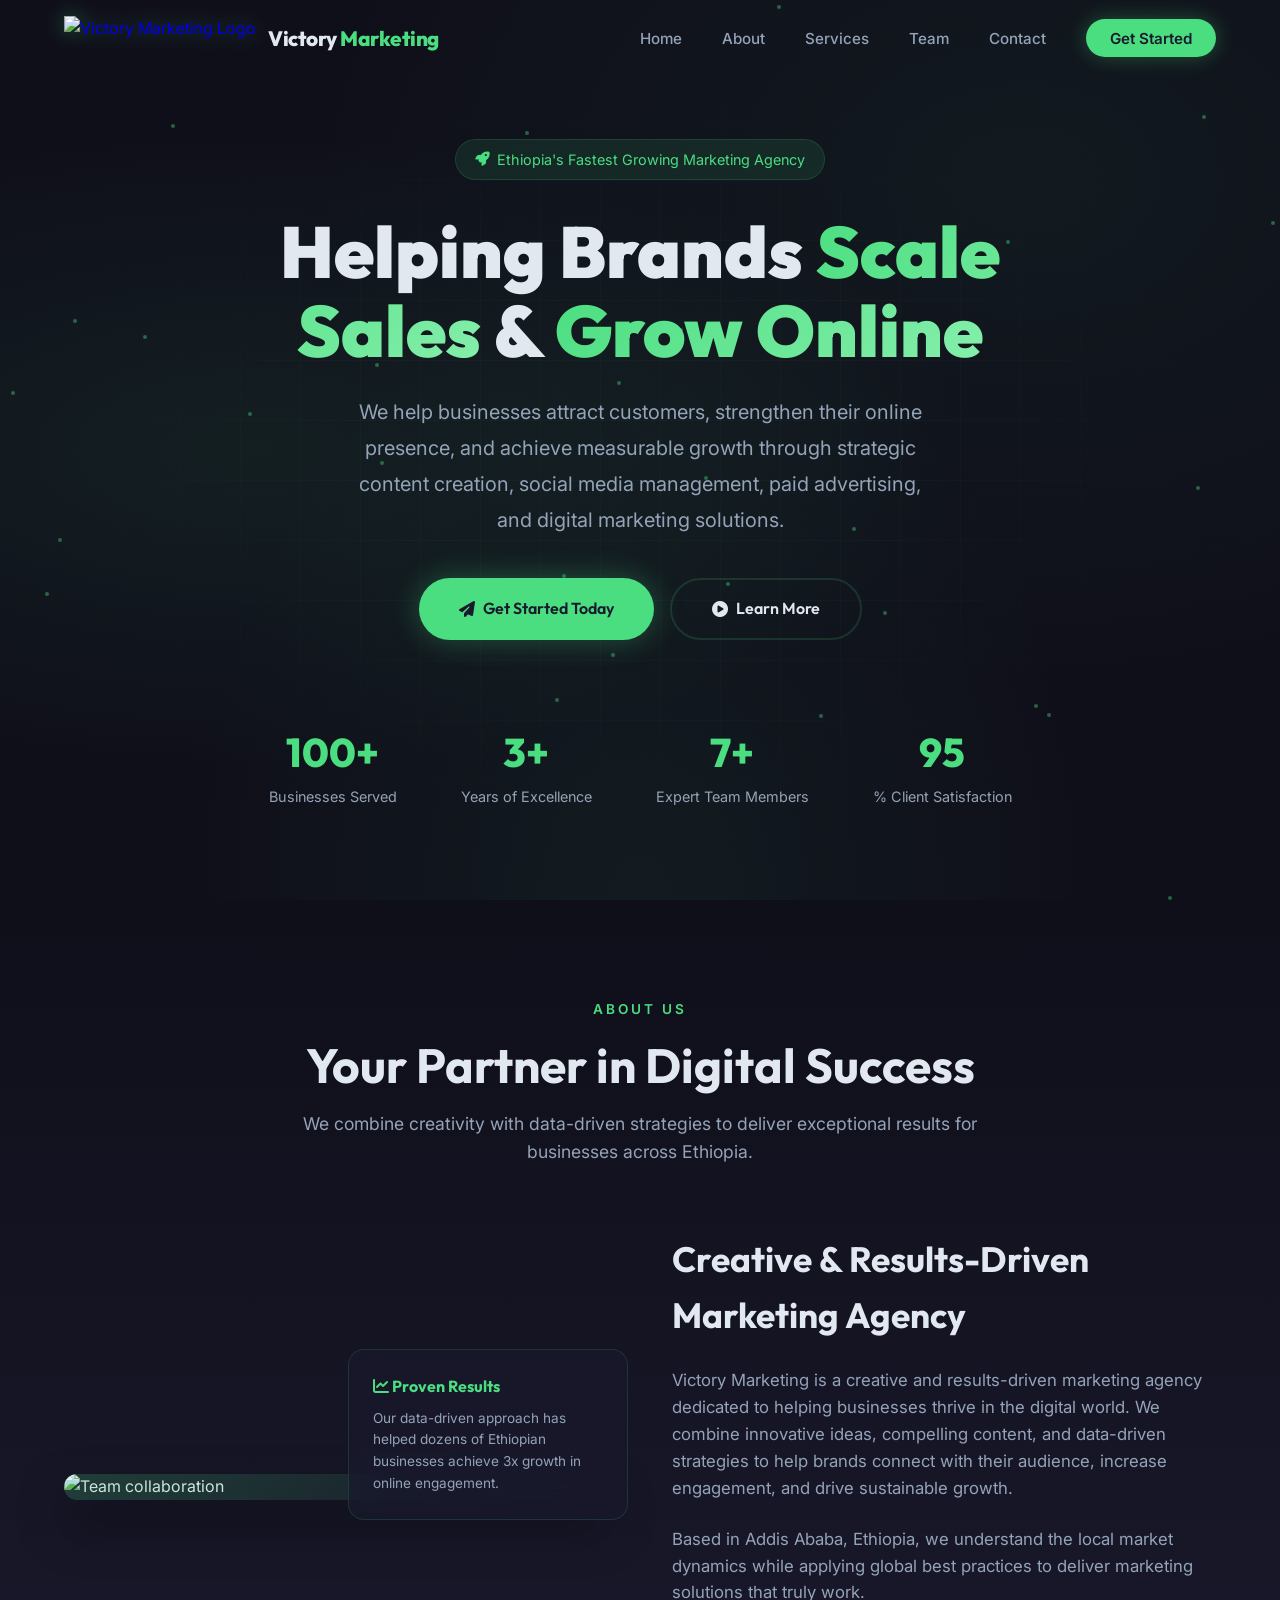
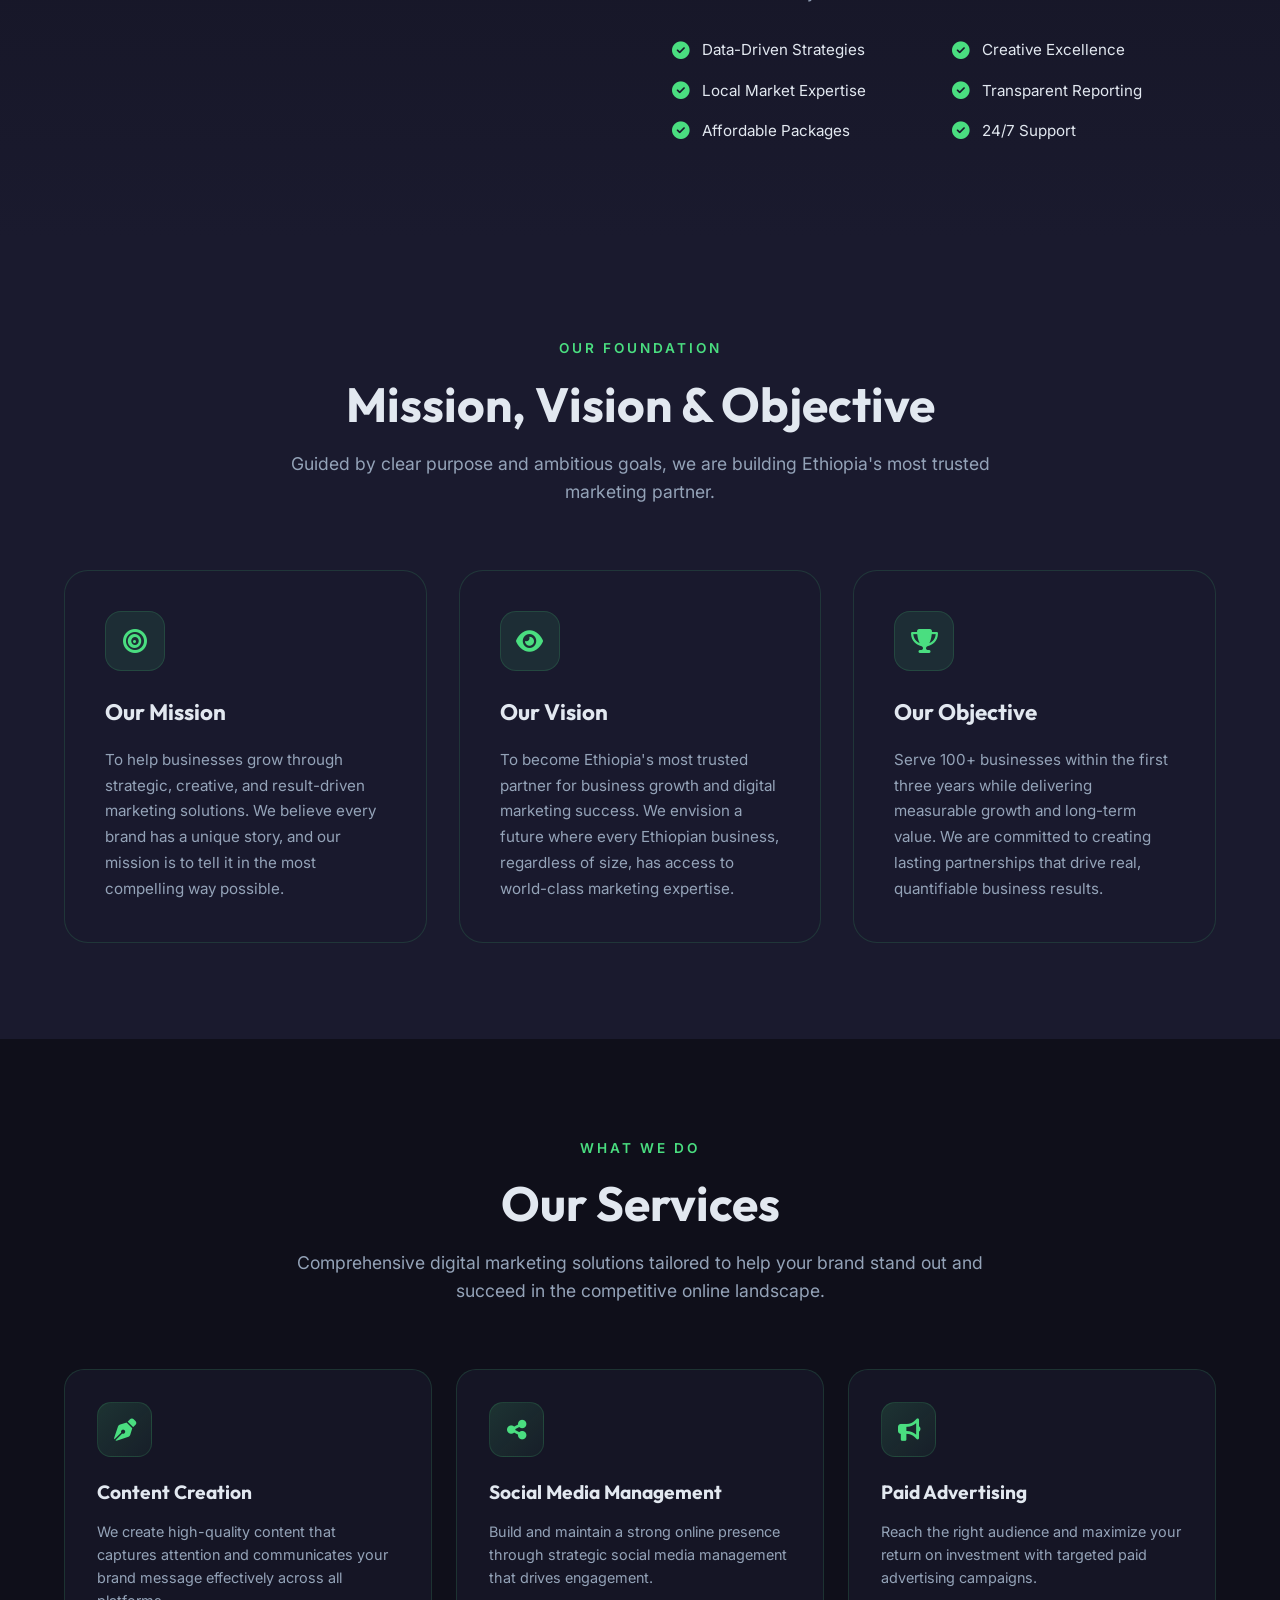
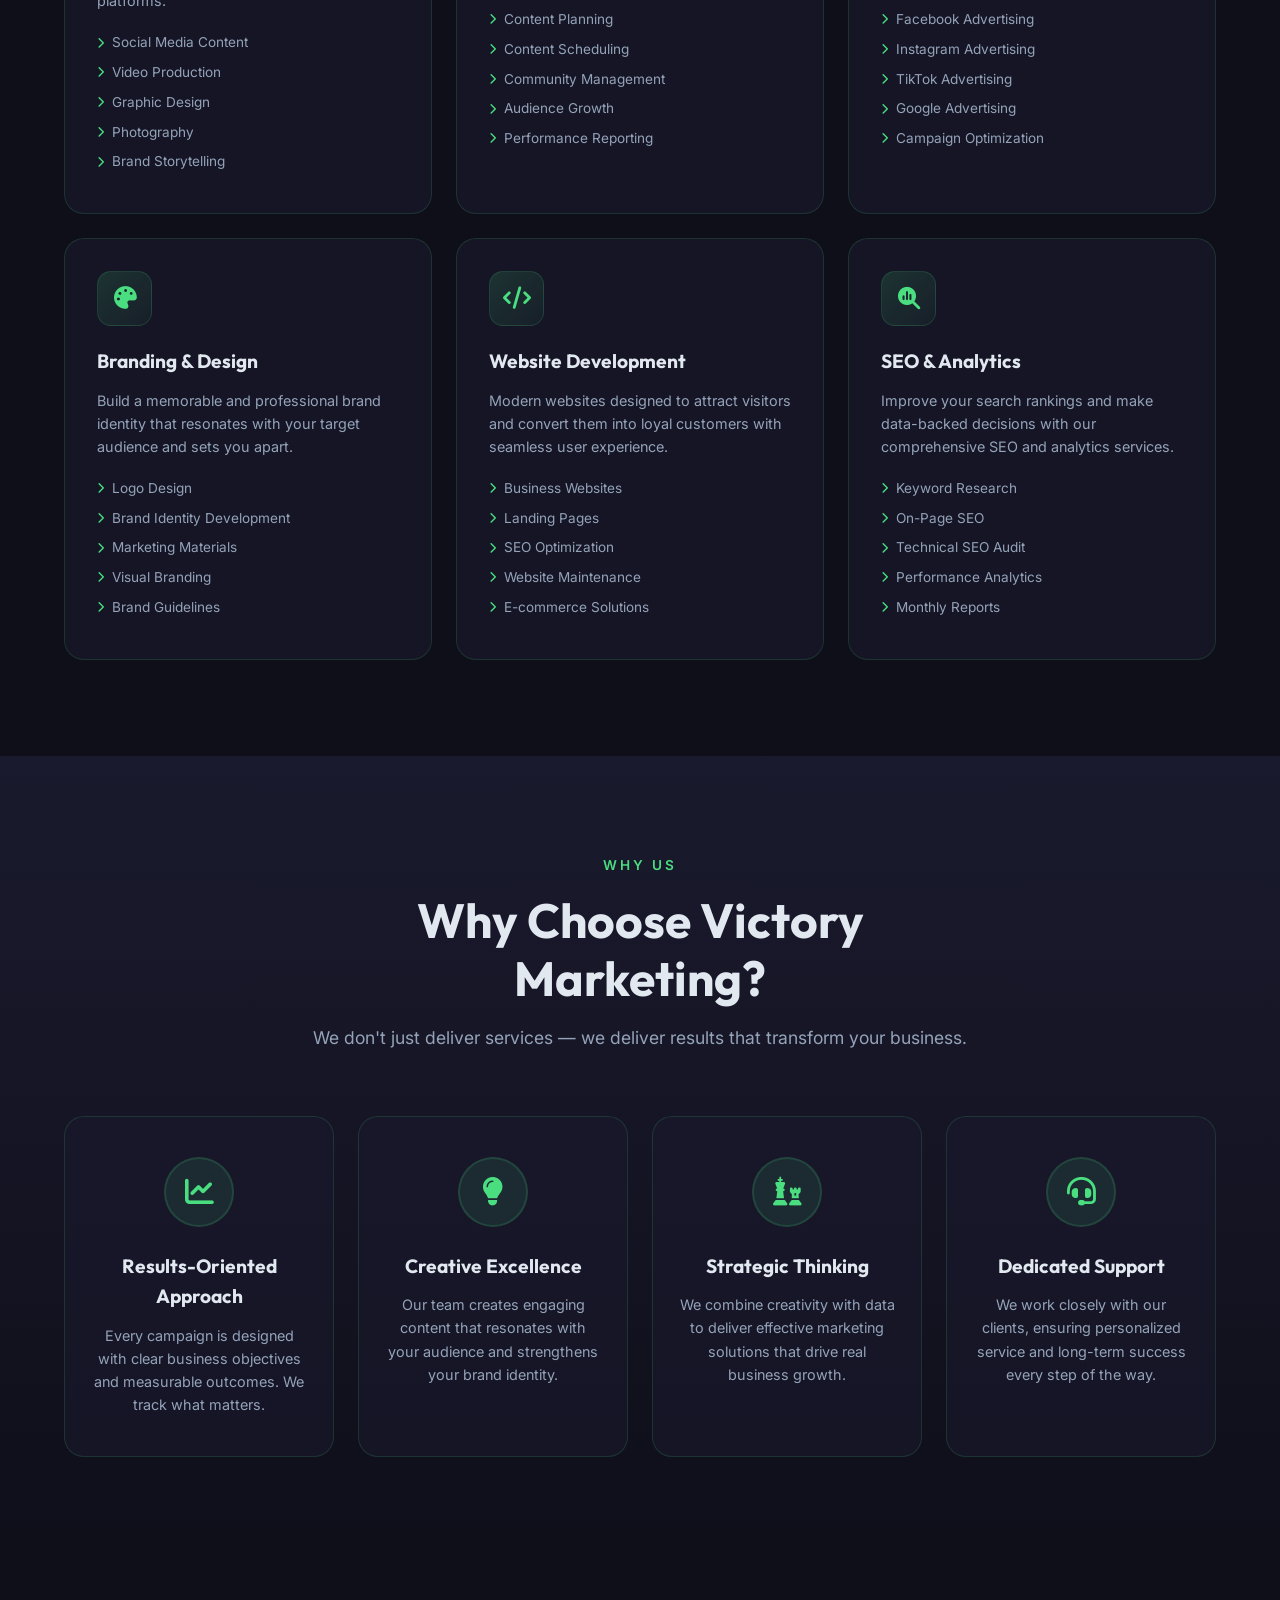
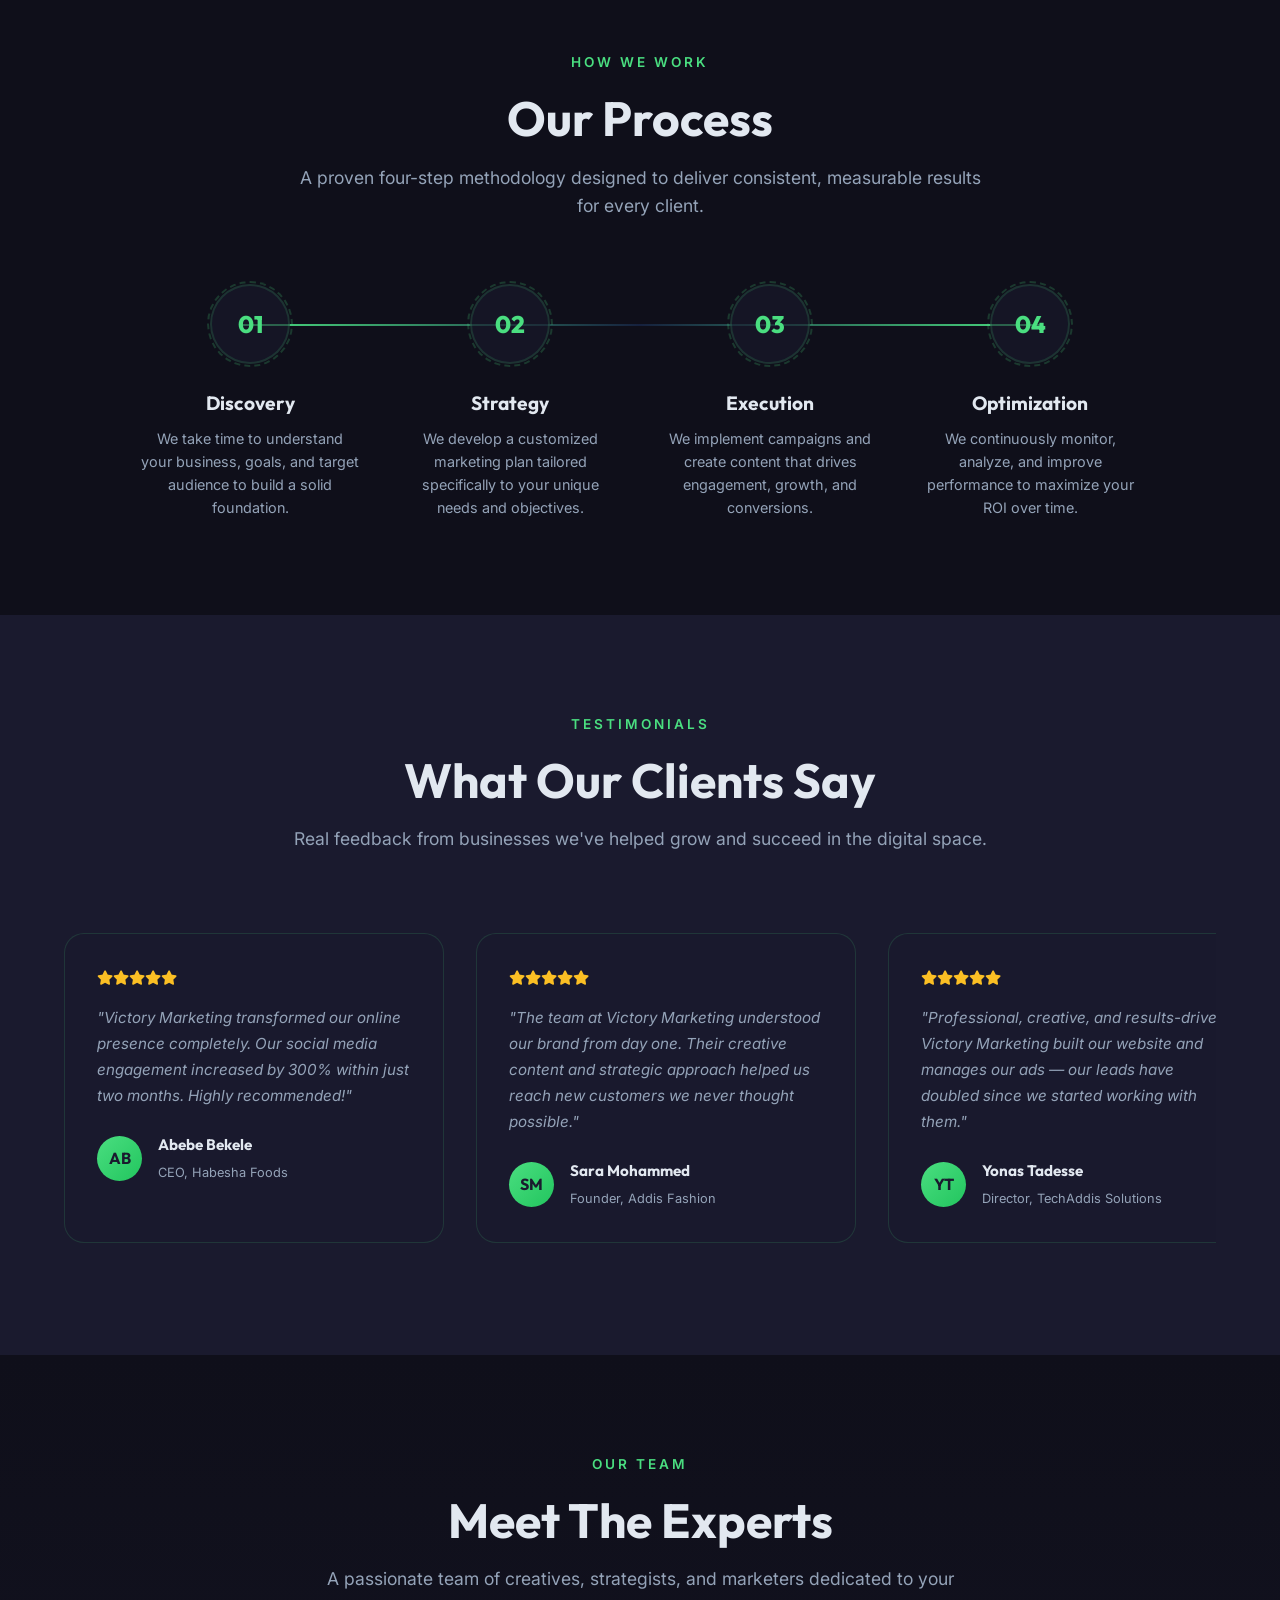
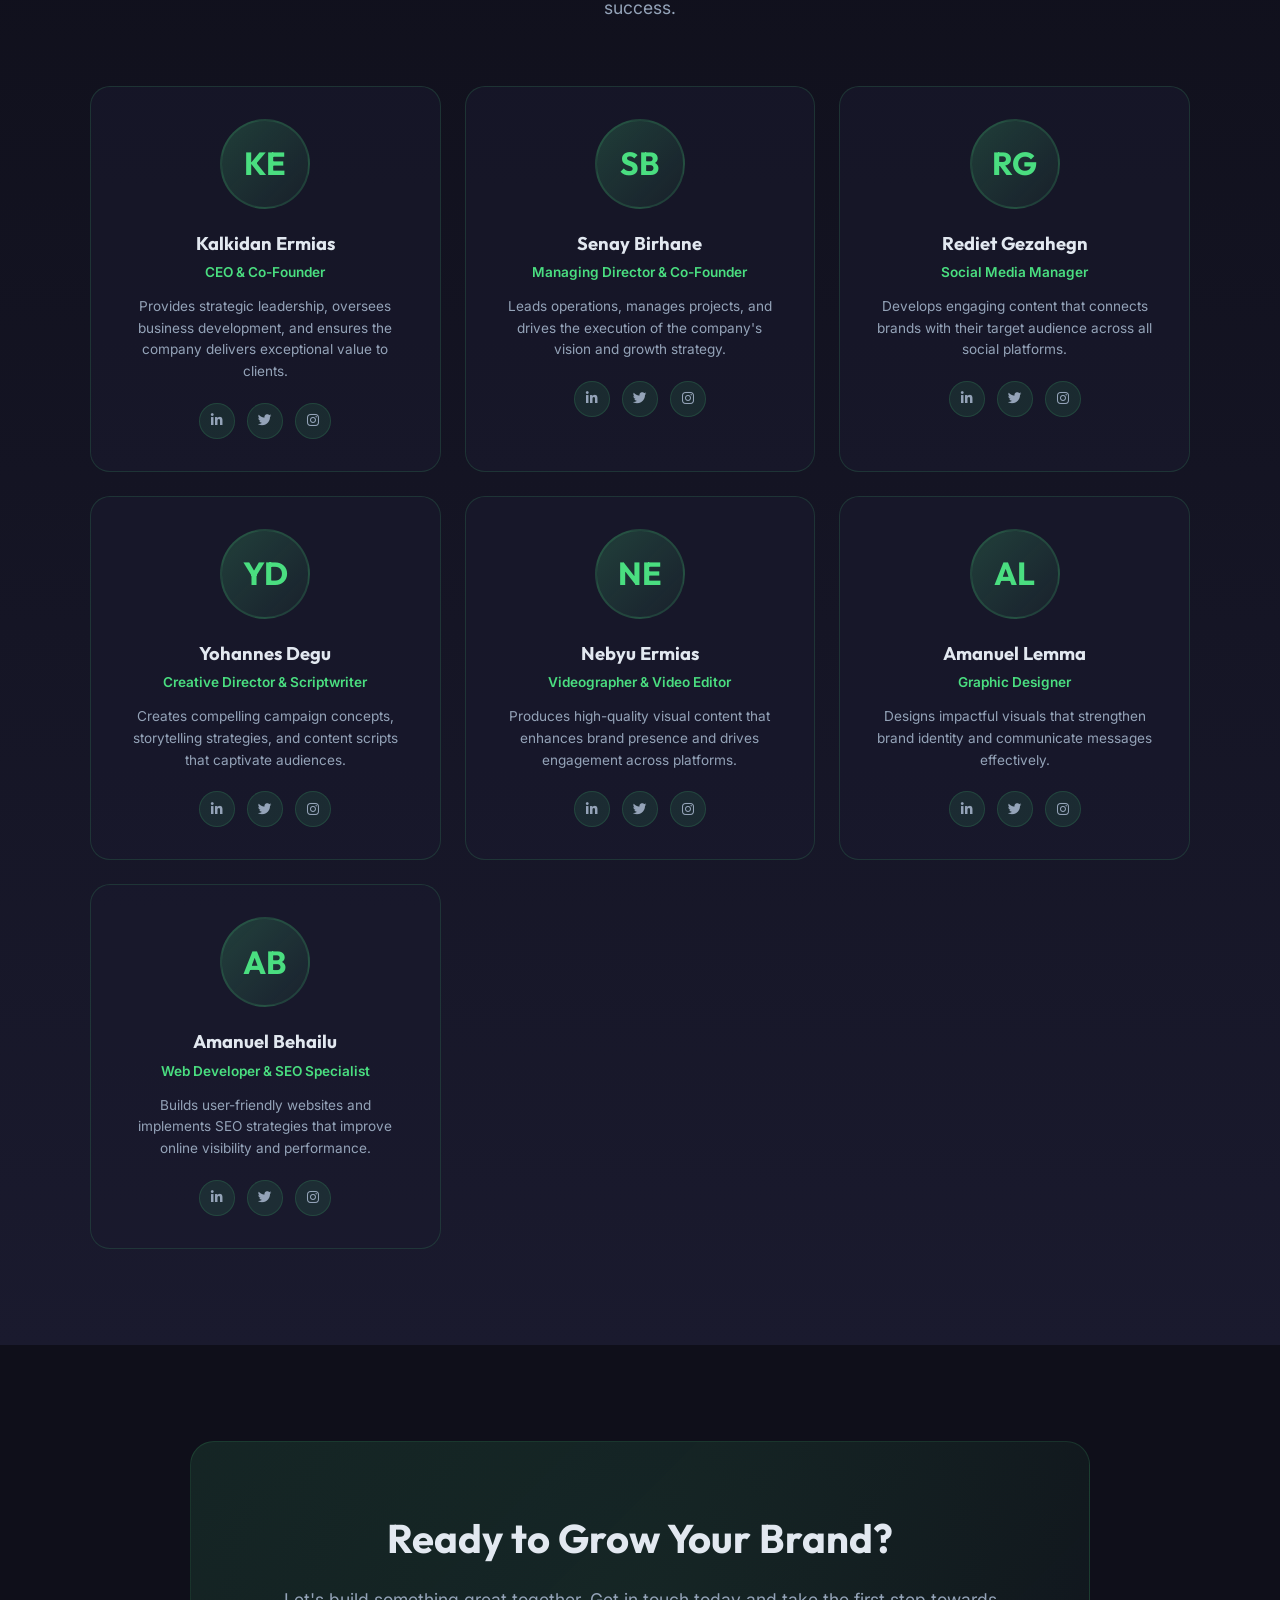
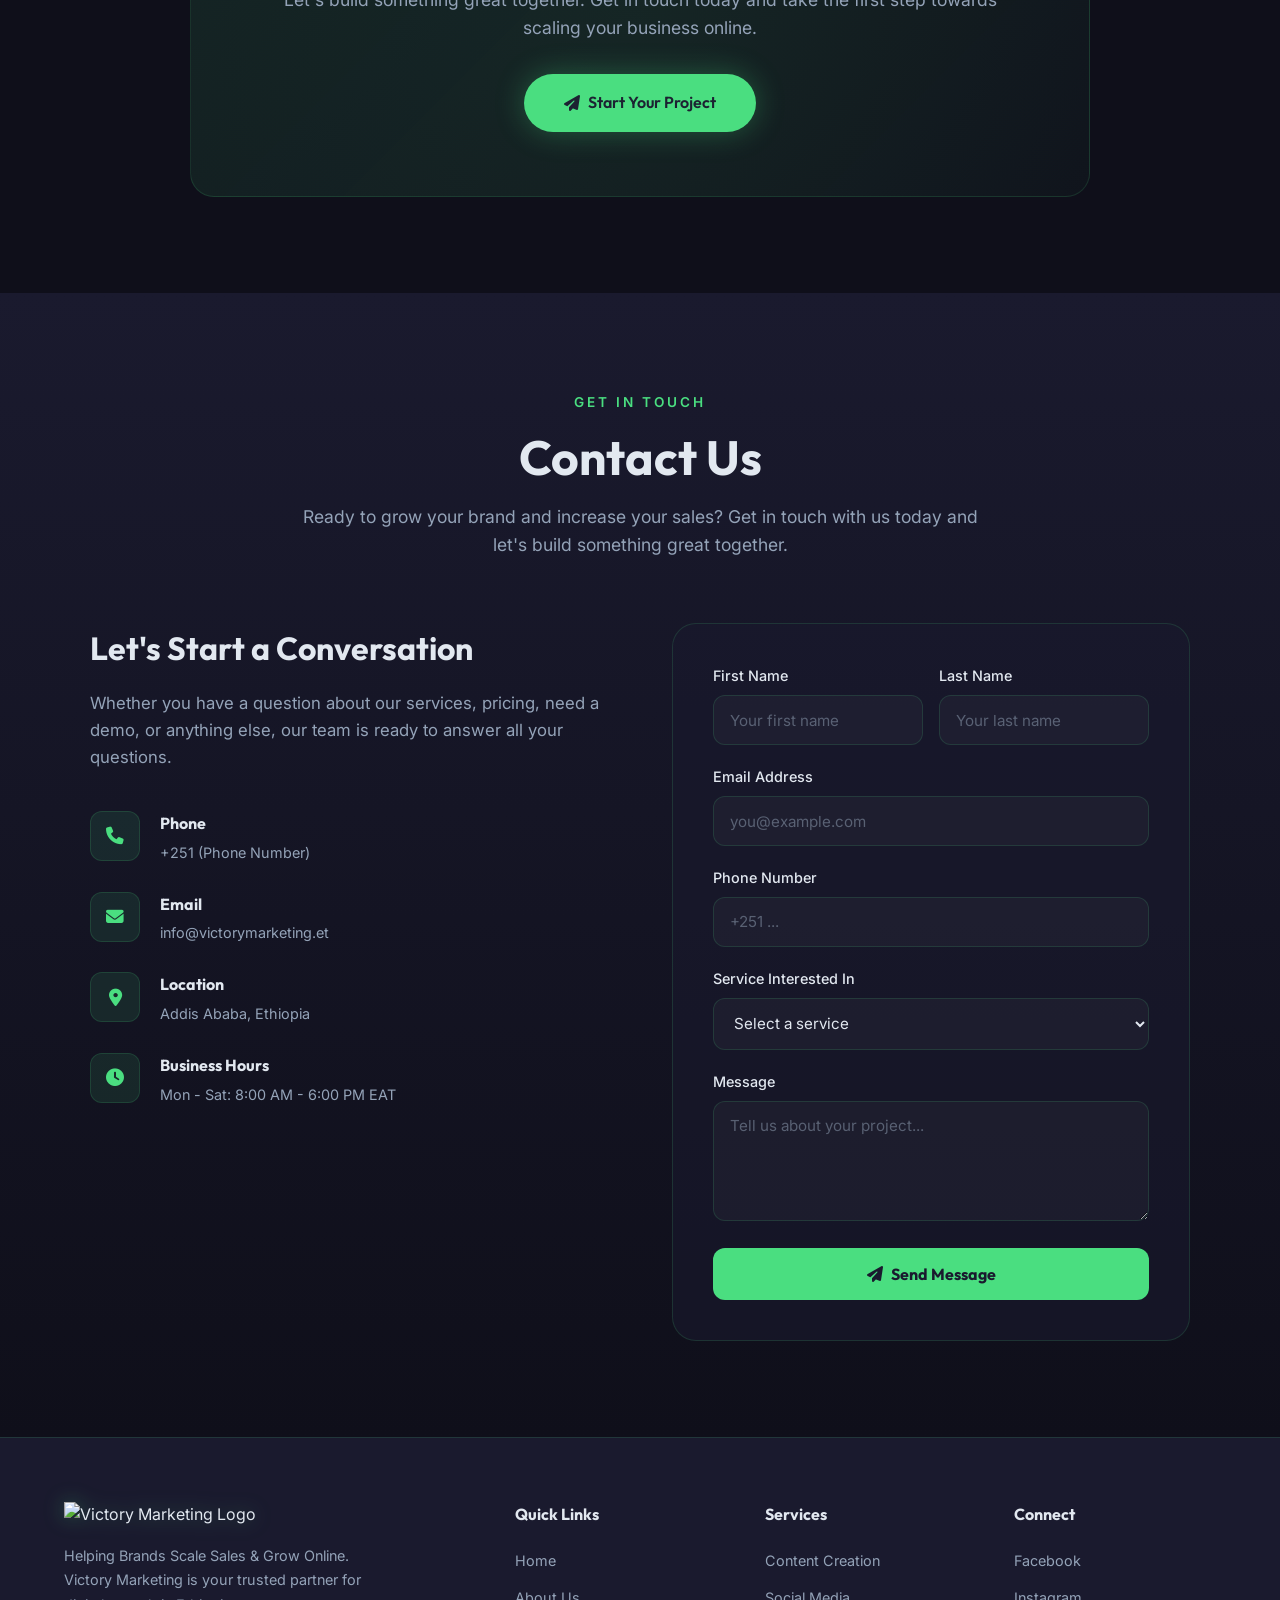
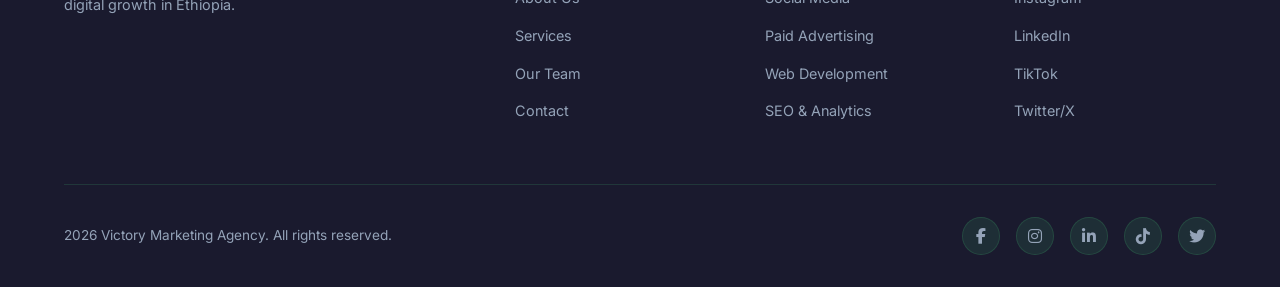
==== victory_marketing.html @ 351f1949 "initial commit" ====
<!doctype html>
<html lang="en">
  <head>
    <meta charset="UTF-8" />
    <meta name="viewport" content="width=device-width, initial-scale=1.0" />
    <title>Victory Marketing Agency | Scale Sales & Grow Online</title>
    <link rel="preconnect" href="https://fonts.googleapis.com" />
    <link rel="preconnect" href="https://fonts.gstatic.com" crossorigin />
    <link
      href="https://fonts.googleapis.com/css2?family=Outfit:wght@300;400;500;600;700;800;900&family=Inter:wght@300;400;500;600&display=swap"
      rel="stylesheet"
    />
    <link
      rel="stylesheet"
      href="https://cdnjs.cloudflare.com/ajax/libs/font-awesome/6.5.1/css/all.min.css"
    />
    <style>
      :root {
        --primary: #1a1a2e;
        --primary-light: #16213e;
        --accent: #4ade80;
        --accent-dark: #22c55e;
        --text: #e2e8f0;
        --text-muted: #94a3b8;
        --bg: #0f0f1a;
        --card-bg: rgba(26, 26, 46, 0.6);
        --border: rgba(74, 222, 128, 0.15);
      }
      * {
        margin: 0;
        padding: 0;
        box-sizing: border-box;
      }
      html {
        scroll-behavior: smooth;
      }
      body {
        font-family: "Inter", sans-serif;
        background: var(--bg);
        color: var(--text);
        overflow-x: hidden;
        line-height: 1.6;
      }
      h1,
      h2,
      h3,
      h4,
      h5,
      h6 {
        font-family: "Outfit", sans-serif;
        font-weight: 700;
      }

      /* ===== NAVIGATION ===== */
      nav {
        position: fixed;
        top: 0;
        width: 100%;
        z-index: 1000;
        padding: 1rem 5%;
        display: flex;
        justify-content: space-between;
        align-items: center;
        transition: all 0.4s ease;
      }
      nav.scrolled {
        background: rgba(15, 15, 26, 0.9);
        backdrop-filter: blur(20px);
        box-shadow: 0 4px 30px rgba(0, 0, 0, 0.3);
        padding: 0.8rem 5%;
      }
      .nav-logo {
        display: flex;
        align-items: center;
        gap: 0.75rem;
        text-decoration: none;
      }
      .nav-logo img {
        height: 45px;
        width: auto;
        filter: drop-shadow(0 0 10px rgba(74, 222, 128, 0.4));
        transition: transform 0.3s ease;
      }
      .nav-logo:hover img {
        transform: scale(1.05) rotate(5deg);
      }
      .nav-logo span {
        font-family: "Outfit", sans-serif;
        font-weight: 800;
        font-size: 1.3rem;
        color: var(--text);
        letter-spacing: -0.5px;
      }
      .nav-logo span span {
        color: var(--accent);
      }
      .nav-links {
        display: flex;
        gap: 2.5rem;
        list-style: none;
      }
      .nav-links a {
        color: var(--text-muted);
        text-decoration: none;
        font-size: 0.95rem;
        font-weight: 500;
        transition: all 0.3s ease;
        position: relative;
      }
      .nav-links a::after {
        content: "";
        position: absolute;
        bottom: -4px;
        left: 0;
        width: 0;
        height: 2px;
        background: var(--accent);
        transition: width 0.3s ease;
      }
      .nav-links a:hover {
        color: var(--accent);
      }
      .nav-links a:hover::after {
        width: 100%;
      }
      .nav-cta {
        background: var(--accent);
        color: var(--primary) !important;
        padding: 0.6rem 1.5rem;
        border-radius: 50px;
        font-weight: 600 !important;
        transition: all 0.3s ease;
        box-shadow: 0 0 20px rgba(74, 222, 128, 0.3);
      }
      .nav-cta:hover {
        background: var(--accent-dark);
        transform: translateY(-2px);
        box-shadow: 0 5px 25px rgba(74, 222, 128, 0.5);
      }
      .nav-cta::after {
        display: none !important;
      }
      .mobile-menu-btn {
        display: none;
        background: none;
        border: none;
        color: var(--text);
        font-size: 1.5rem;
        cursor: pointer;
      }

      /* ===== HERO ===== */
      .hero {
        min-height: 100vh;
        display: flex;
        align-items: center;
        justify-content: center;
        position: relative;
        padding: 8rem 5% 5rem;
        overflow: hidden;
      }
      .hero-bg {
        position: absolute;
        inset: 0;
        background:
          radial-gradient(
            ellipse at 20% 50%,
            rgba(74, 222, 128, 0.08) 0%,
            transparent 50%
          ),
          radial-gradient(
            ellipse at 80% 20%,
            rgba(74, 222, 128, 0.05) 0%,
            transparent 50%
          ),
          radial-gradient(
            ellipse at 50% 100%,
            rgba(74, 222, 128, 0.06) 0%,
            transparent 50%
          );
      }
      .hero-grid {
        position: absolute;
        inset: 0;
        background-image:
          linear-gradient(rgba(74, 222, 128, 0.03) 1px, transparent 1px),
          linear-gradient(90deg, rgba(74, 222, 128, 0.03) 1px, transparent 1px);
        background-size: 60px 60px;
        mask-image: radial-gradient(
          ellipse at center,
          black 30%,
          transparent 70%
        );
        -webkit-mask-image: radial-gradient(
          ellipse at center,
          black 30%,
          transparent 70%
        );
      }
      .floating-particles {
        position: absolute;
        inset: 0;
        overflow: hidden;
        pointer-events: none;
      }
      .particle {
        position: absolute;
        width: 4px;
        height: 4px;
        background: var(--accent);
        border-radius: 50%;
        opacity: 0.4;
        animation: float 15s infinite ease-in-out;
      }
      @keyframes float {
        0%,
        100% {
          transform: translateY(0) translateX(0);
          opacity: 0.4;
        }
        25% {
          transform: translateY(-30px) translateX(20px);
          opacity: 0.8;
        }
        50% {
          transform: translateY(20px) translateX(-20px);
          opacity: 0.3;
        }
        75% {
          transform: translateY(-10px) translateX(30px);
          opacity: 0.6;
        }
      }
      .hero-content {
        text-align: center;
        max-width: 900px;
        position: relative;
        z-index: 2;
      }
      .hero-badge {
        display: inline-flex;
        align-items: center;
        gap: 0.5rem;
        background: rgba(74, 222, 128, 0.1);
        border: 1px solid var(--border);
        padding: 0.5rem 1.2rem;
        border-radius: 50px;
        font-size: 0.9rem;
        color: var(--accent);
        margin-bottom: 2rem;
        backdrop-filter: blur(10px);
      }
      .hero-badge i {
        animation: pulse 2s infinite;
      }
      @keyframes pulse {
        0%,
        100% {
          opacity: 1;
        }
        50% {
          opacity: 0.5;
        }
      }
      .hero h1 {
        font-size: clamp(2.5rem, 6vw, 4.5rem);
        line-height: 1.1;
        margin-bottom: 1.5rem;
        font-weight: 900;
      }
      .hero h1 .highlight {
        background: linear-gradient(135deg, var(--accent), #86efac);
        -webkit-background-clip: text;
        -webkit-text-fill-color: transparent;
        background-clip: text;
      }
      .hero p {
        font-size: clamp(1rem, 2vw, 1.25rem);
        color: var(--text-muted);
        max-width: 600px;
        margin: 0 auto 2.5rem;
        line-height: 1.8;
      }
      .hero-buttons {
        display: flex;
        gap: 1rem;
        justify-content: center;
        flex-wrap: wrap;
      }
      .btn {
        padding: 1rem 2.5rem;
        border-radius: 50px;
        font-family: "Outfit", sans-serif;
        font-weight: 600;
        font-size: 1rem;
        cursor: pointer;
        transition: all 0.3s ease;
        text-decoration: none;
        display: inline-flex;
        align-items: center;
        gap: 0.5rem;
        border: none;
      }
      .btn-primary {
        background: var(--accent);
        color: var(--primary);
        box-shadow: 0 0 30px rgba(74, 222, 128, 0.3);
      }
      .btn-primary:hover {
        background: var(--accent-dark);
        transform: translateY(-3px);
        box-shadow: 0 10px 40px rgba(74, 222, 128, 0.4);
      }
      .btn-outline {
        background: transparent;
        color: var(--text);
        border: 2px solid var(--border);
      }
      .btn-outline:hover {
        border-color: var(--accent);
        color: var(--accent);
        transform: translateY(-3px);
        background: rgba(74, 222, 128, 0.05);
      }
      .hero-stats {
        display: flex;
        justify-content: center;
        gap: 4rem;
        margin-top: 5rem;
        flex-wrap: wrap;
      }
      .stat-item {
        text-align: center;
      }
      .stat-number {
        font-family: "Outfit", sans-serif;
        font-size: 2.5rem;
        font-weight: 800;
        color: var(--accent);
        display: block;
      }
      .stat-label {
        font-size: 0.9rem;
        color: var(--text-muted);
        margin-top: 0.3rem;
      }

      /* ===== SECTIONS COMMON ===== */
      section {
        padding: 6rem 5%;
        position: relative;
      }
      .section-header {
        text-align: center;
        max-width: 700px;
        margin: 0 auto 4rem;
      }
      .section-tag {
        display: inline-block;
        color: var(--accent);
        font-size: 0.85rem;
        font-weight: 600;
        text-transform: uppercase;
        letter-spacing: 3px;
        margin-bottom: 1rem;
      }
      .section-header h2 {
        font-size: clamp(2rem, 4vw, 3rem);
        margin-bottom: 1rem;
        line-height: 1.2;
      }
      .section-header p {
        color: var(--text-muted);
        font-size: 1.1rem;
      }

      /* ===== ABOUT ===== */
      .about {
        background: linear-gradient(180deg, var(--bg) 0%, var(--primary) 100%);
      }
      .about-grid {
        display: grid;
        grid-template-columns: 1fr 1fr;
        gap: 4rem;
        align-items: center;
        max-width: 1200px;
        margin: 0 auto;
      }
      .about-visual {
        position: relative;
      }
      .about-image {
        width: 100%;
        border-radius: 24px;
        overflow: hidden;
        position: relative;
        box-shadow: 0 25px 50px rgba(0, 0, 0, 0.4);
      }
      .about-image::before {
        content: "";
        position: absolute;
        inset: 0;
        background: linear-gradient(
          135deg,
          rgba(74, 222, 128, 0.2),
          transparent
        );
        z-index: 1;
        pointer-events: none;
      }
      .about-image img {
        width: 100%;
        height: 100%;
        object-fit: cover;
        display: block;
      }
      .about-card {
        position: absolute;
        bottom: -20px;
        right: -20px;
        background: var(--card-bg);
        backdrop-filter: blur(20px);
        border: 1px solid var(--border);
        border-radius: 16px;
        padding: 1.5rem;
        max-width: 280px;
        z-index: 2;
      }
      .about-card h4 {
        color: var(--accent);
        font-size: 1rem;
        margin-bottom: 0.5rem;
      }
      .about-card p {
        font-size: 0.85rem;
        color: var(--text-muted);
      }
      .about-text h3 {
        font-size: 2.2rem;
        margin-bottom: 1.5rem;
      }
      .about-text p {
        color: var(--text-muted);
        margin-bottom: 1.5rem;
        font-size: 1.05rem;
      }
      .about-features {
        display: grid;
        grid-template-columns: 1fr 1fr;
        gap: 1rem;
        margin-top: 2rem;
      }
      .about-feature {
        display: flex;
        align-items: center;
        gap: 0.75rem;
      }
      .about-feature i {
        color: var(--accent);
        font-size: 1.1rem;
      }
      .about-feature span {
        font-size: 0.95rem;
        color: var(--text);
      }

      /* ===== MVO ===== */
      .mission-section {
        background: var(--primary);
      }
      .mvo-grid {
        display: grid;
        grid-template-columns: repeat(3, 1fr);
        gap: 2rem;
        max-width: 1200px;
        margin: 0 auto;
      }
      .mvo-card {
        background: var(--card-bg);
        border: 1px solid var(--border);
        border-radius: 24px;
        padding: 2.5rem;
        transition: all 0.4s ease;
        position: relative;
        overflow: hidden;
      }
      .mvo-card::before {
        content: "";
        position: absolute;
        top: 0;
        left: 0;
        width: 100%;
        height: 3px;
        background: linear-gradient(90deg, var(--accent), transparent);
        transform: scaleX(0);
        transform-origin: left;
        transition: transform 0.4s ease;
      }
      .mvo-card:hover::before {
        transform: scaleX(1);
      }
      .mvo-card:hover {
        transform: translateY(-8px);
        border-color: rgba(74, 222, 128, 0.3);
        box-shadow: 0 20px 40px rgba(0, 0, 0, 0.3);
      }
      .mvo-icon {
        width: 60px;
        height: 60px;
        background: rgba(74, 222, 128, 0.1);
        border-radius: 16px;
        display: flex;
        align-items: center;
        justify-content: center;
        margin-bottom: 1.5rem;
        font-size: 1.5rem;
        color: var(--accent);
        border: 1px solid var(--border);
      }
      .mvo-card h3 {
        font-size: 1.4rem;
        margin-bottom: 1rem;
      }
      .mvo-card p {
        color: var(--text-muted);
        font-size: 0.95rem;
        line-height: 1.7;
      }

      /* ===== SERVICES ===== */
      .services {
        background: var(--bg);
      }
      .services-grid {
        display: grid;
        grid-template-columns: repeat(3, 1fr);
        gap: 1.5rem;
        max-width: 1200px;
        margin: 0 auto;
      }
      .service-card {
        background: var(--card-bg);
        border: 1px solid var(--border);
        border-radius: 20px;
        padding: 2rem;
        transition: all 0.4s ease;
        position: relative;
        overflow: hidden;
      }
      .service-card::after {
        content: "";
        position: absolute;
        inset: 0;
        background: radial-gradient(
          circle at var(--mouse-x, 50%) var(--mouse-y, 50%),
          rgba(74, 222, 128, 0.1),
          transparent 50%
        );
        opacity: 0;
        transition: opacity 0.3s ease;
        pointer-events: none;
      }
      .service-card:hover::after {
        opacity: 1;
      }
      .service-card:hover {
        transform: translateY(-5px);
        border-color: rgba(74, 222, 128, 0.3);
        box-shadow: 0 15px 35px rgba(0, 0, 0, 0.3);
      }
      .service-icon {
        width: 55px;
        height: 55px;
        background: linear-gradient(
          135deg,
          rgba(74, 222, 128, 0.15),
          rgba(74, 222, 128, 0.05)
        );
        border-radius: 14px;
        display: flex;
        align-items: center;
        justify-content: center;
        margin-bottom: 1.25rem;
        font-size: 1.4rem;
        color: var(--accent);
        border: 1px solid var(--border);
      }
      .service-card h3 {
        font-size: 1.2rem;
        margin-bottom: 0.75rem;
      }
      .service-card p {
        color: var(--text-muted);
        font-size: 0.9rem;
        margin-bottom: 1.25rem;
      }
      .service-list {
        list-style: none;
      }
      .service-list li {
        display: flex;
        align-items: center;
        gap: 0.5rem;
        font-size: 0.85rem;
        color: var(--text-muted);
        margin-bottom: 0.5rem;
      }
      .service-list li i {
        color: var(--accent);
        font-size: 0.7rem;
      }

      /* ===== WHY US ===== */
      .why-us {
        background: linear-gradient(180deg, var(--primary) 0%, var(--bg) 100%);
      }
      .why-grid {
        display: grid;
        grid-template-columns: repeat(4, 1fr);
        gap: 1.5rem;
        max-width: 1200px;
        margin: 0 auto;
      }
      .why-card {
        text-align: center;
        padding: 2.5rem 1.5rem;
        background: var(--card-bg);
        border: 1px solid var(--border);
        border-radius: 20px;
        transition: all 0.4s ease;
      }
      .why-card:hover {
        transform: translateY(-8px);
        border-color: rgba(74, 222, 128, 0.3);
      }
      .why-icon {
        width: 70px;
        height: 70px;
        background: rgba(74, 222, 128, 0.1);
        border-radius: 50%;
        display: flex;
        align-items: center;
        justify-content: center;
        margin: 0 auto 1.5rem;
        font-size: 1.8rem;
        color: var(--accent);
        border: 2px solid var(--border);
        transition: all 0.3s ease;
      }
      .why-card:hover .why-icon {
        background: rgba(74, 222, 128, 0.2);
        box-shadow: 0 0 30px rgba(74, 222, 128, 0.2);
      }
      .why-card h3 {
        font-size: 1.2rem;
        margin-bottom: 0.75rem;
      }
      .why-card p {
        color: var(--text-muted);
        font-size: 0.9rem;
      }

      /* ===== PROCESS ===== */
      .process {
        background: var(--bg);
      }
      .process-timeline {
        display: flex;
        justify-content: space-between;
        max-width: 1000px;
        margin: 0 auto;
        position: relative;
      }
      .process-timeline::before {
        content: "";
        position: absolute;
        top: 40px;
        left: 10%;
        right: 10%;
        height: 2px;
        background: linear-gradient(
          90deg,
          var(--accent),
          var(--primary-light),
          var(--accent)
        );
        z-index: 0;
      }
      .process-step {
        text-align: center;
        position: relative;
        z-index: 1;
        flex: 1;
        max-width: 220px;
      }
      .step-number {
        width: 80px;
        height: 80px;
        background: var(--card-bg);
        border: 2px solid var(--border);
        border-radius: 50%;
        display: flex;
        align-items: center;
        justify-content: center;
        margin: 0 auto 1.5rem;
        font-family: "Outfit", sans-serif;
        font-size: 1.5rem;
        font-weight: 800;
        color: var(--accent);
        position: relative;
        transition: all 0.4s ease;
      }
      .process-step:hover .step-number {
        background: rgba(74, 222, 128, 0.1);
        border-color: var(--accent);
        box-shadow: 0 0 30px rgba(74, 222, 128, 0.2);
        transform: scale(1.1);
      }
      .step-number::after {
        content: "";
        position: absolute;
        inset: -5px;
        border-radius: 50%;
        border: 2px dashed rgba(74, 222, 128, 0.2);
        animation: spin 20s linear infinite;
      }
      @keyframes spin {
        to {
          transform: rotate(360deg);
        }
      }
      .process-step h3 {
        font-size: 1.2rem;
        margin-bottom: 0.5rem;
      }
      .process-step p {
        color: var(--text-muted);
        font-size: 0.9rem;
      }

      /* ===== TEAM ===== */
      .team {
        background: linear-gradient(180deg, var(--bg) 0%, var(--primary) 100%);
      }
      .team-grid {
        display: grid;
        grid-template-columns: repeat(3, 1fr);
        gap: 1.5rem;
        max-width: 1100px;
        margin: 0 auto;
      }
      .team-card {
        background: var(--card-bg);
        border: 1px solid var(--border);
        border-radius: 20px;
        padding: 2rem;
        text-align: center;
        transition: all 0.4s ease;
        position: relative;
        overflow: hidden;
      }
      .team-card::before {
        content: "";
        position: absolute;
        top: 0;
        left: 0;
        width: 100%;
        height: 4px;
        background: linear-gradient(90deg, var(--accent), transparent);
        transform: scaleX(0);
        transform-origin: left;
        transition: transform 0.4s ease;
      }
      .team-card:hover::before {
        transform: scaleX(1);
      }
      .team-card:hover {
        transform: translateY(-8px);
        border-color: rgba(74, 222, 128, 0.3);
      }
      .team-avatar {
        width: 90px;
        height: 90px;
        background: linear-gradient(
          135deg,
          rgba(74, 222, 128, 0.2),
          rgba(74, 222, 128, 0.05)
        );
        border-radius: 50%;
        display: flex;
        align-items: center;
        justify-content: center;
        margin: 0 auto 1.25rem;
        font-size: 2rem;
        color: var(--accent);
        border: 2px solid var(--border);
        font-family: "Outfit", sans-serif;
        font-weight: 700;
      }
      .team-card h3 {
        font-size: 1.15rem;
        margin-bottom: 0.25rem;
      }
      .team-role {
        color: var(--accent);
        font-size: 0.85rem;
        font-weight: 600;
        margin-bottom: 0.75rem;
      }
      .team-card p {
        color: var(--text-muted);
        font-size: 0.85rem;
        line-height: 1.6;
      }
      .team-social {
        display: flex;
        justify-content: center;
        gap: 0.75rem;
        margin-top: 1.25rem;
      }
      .team-social a {
        width: 36px;
        height: 36px;
        border-radius: 50%;
        background: rgba(74, 222, 128, 0.1);
        border: 1px solid var(--border);
        display: flex;
        align-items: center;
        justify-content: center;
        color: var(--text-muted);
        text-decoration: none;
        transition: all 0.3s ease;
        font-size: 0.85rem;
      }
      .team-social a:hover {
        background: var(--accent);
        color: var(--primary);
        border-color: var(--accent);
        transform: translateY(-3px);
      }

      /* ===== TESTIMONIALS ===== */
      .testimonials {
        background: var(--primary);
        overflow: hidden;
      }
      .testimonials-slider {
        display: flex;
        gap: 2rem;
        animation: scroll 30s linear infinite;
        width: max-content;
        padding: 1rem 0;
      }
      @keyframes scroll {
        0% {
          transform: translateX(0);
        }
        100% {
          transform: translateX(-50%);
        }
      }
      .testimonial-card {
        background: var(--card-bg);
        border: 1px solid var(--border);
        border-radius: 20px;
        padding: 2rem;
        min-width: 380px;
        max-width: 380px;
      }
      .testimonial-stars {
        color: #fbbf24;
        margin-bottom: 1rem;
        font-size: 0.9rem;
      }
      .testimonial-text {
        color: var(--text-muted);
        font-size: 0.95rem;
        line-height: 1.7;
        margin-bottom: 1.5rem;
        font-style: italic;
      }
      .testimonial-author {
        display: flex;
        align-items: center;
        gap: 1rem;
      }
      .testimonial-avatar {
        width: 45px;
        height: 45px;
        border-radius: 50%;
        background: linear-gradient(135deg, var(--accent), var(--accent-dark));
        display: flex;
        align-items: center;
        justify-content: center;
        font-weight: 700;
        color: var(--primary);
        font-family: "Outfit", sans-serif;
      }
      .testimonial-author-info h4 {
        font-size: 0.95rem;
        margin-bottom: 0.1rem;
      }
      .testimonial-author-info span {
        font-size: 0.8rem;
        color: var(--text-muted);
      }

      /* ===== CONTACT ===== */
      .contact {
        background: linear-gradient(180deg, var(--primary) 0%, var(--bg) 100%);
      }
      .contact-grid {
        display: grid;
        grid-template-columns: 1fr 1fr;
        gap: 4rem;
        max-width: 1100px;
        margin: 0 auto;
        align-items: start;
      }
      .contact-info h3 {
        font-size: 2rem;
        margin-bottom: 1rem;
      }
      .contact-info > p {
        color: var(--text-muted);
        margin-bottom: 2.5rem;
        font-size: 1.05rem;
      }
      .contact-item {
        display: flex;
        align-items: flex-start;
        gap: 1.25rem;
        margin-bottom: 1.75rem;
      }
      .contact-icon {
        width: 50px;
        height: 50px;
        background: rgba(74, 222, 128, 0.1);
        border-radius: 12px;
        display: flex;
        align-items: center;
        justify-content: center;
        color: var(--accent);
        font-size: 1.1rem;
        border: 1px solid var(--border);
        flex-shrink: 0;
      }
      .contact-item h4 {
        font-size: 1rem;
        margin-bottom: 0.25rem;
      }
      .contact-item p {
        color: var(--text-muted);
        font-size: 0.9rem;
      }
      .contact-form {
        background: var(--card-bg);
        border: 1px solid var(--border);
        border-radius: 24px;
        padding: 2.5rem;
      }
      .form-group {
        margin-bottom: 1.25rem;
      }
      .form-group label {
        display: block;
        font-size: 0.9rem;
        font-weight: 500;
        margin-bottom: 0.5rem;
        color: var(--text);
      }
      .form-group input,
      .form-group textarea,
      .form-group select {
        width: 100%;
        padding: 0.9rem 1rem;
        background: rgba(255, 255, 255, 0.03);
        border: 1px solid var(--border);
        border-radius: 12px;
        color: var(--text);
        font-family: "Inter", sans-serif;
        font-size: 0.95rem;
        transition: all 0.3s ease;
      }
      .form-group input:focus,
      .form-group textarea:focus,
      .form-group select:focus {
        outline: none;
        border-color: var(--accent);
        box-shadow: 0 0 0 3px rgba(74, 222, 128, 0.1);
      }
      .form-group input::placeholder,
      .form-group textarea::placeholder {
        color: rgba(148, 163, 184, 0.5);
      }
      .form-row {
        display: grid;
        grid-template-columns: 1fr 1fr;
        gap: 1rem;
      }
      .form-group textarea {
        resize: vertical;
        min-height: 120px;
      }
      .submit-btn {
        width: 100%;
        padding: 1rem;
        background: var(--accent);
        color: var(--primary);
        border: none;
        border-radius: 12px;
        font-family: "Outfit", sans-serif;
        font-weight: 700;
        font-size: 1rem;
        cursor: pointer;
        transition: all 0.3s ease;
        display: flex;
        align-items: center;
        justify-content: center;
        gap: 0.5rem;
      }
      .submit-btn:hover {
        background: var(--accent-dark);
        transform: translateY(-2px);
        box-shadow: 0 10px 30px rgba(74, 222, 128, 0.3);
      }

      /* ===== FOOTER ===== */
      footer {
        background: var(--primary);
        border-top: 1px solid var(--border);
        padding: 4rem 5% 2rem;
      }
      .footer-grid {
        display: grid;
        grid-template-columns: 2fr 1fr 1fr 1fr;
        gap: 3rem;
        max-width: 1200px;
        margin: 0 auto 3rem;
      }
      .footer-brand img {
        height: 50px;
        margin-bottom: 1rem;
        filter: drop-shadow(0 0 10px rgba(74, 222, 128, 0.3));
      }
      .footer-brand p {
        color: var(--text-muted);
        font-size: 0.9rem;
        line-height: 1.7;
        max-width: 300px;
      }
      .footer-col h4 {
        font-size: 1rem;
        margin-bottom: 1.25rem;
        color: var(--text);
      }
      .footer-col ul {
        list-style: none;
      }
      .footer-col ul li {
        margin-bottom: 0.75rem;
      }
      .footer-col ul li a {
        color: var(--text-muted);
        text-decoration: none;
        font-size: 0.9rem;
        transition: all 0.3s ease;
      }
      .footer-col ul li a:hover {
        color: var(--accent);
        padding-left: 5px;
      }
      .footer-bottom {
        border-top: 1px solid var(--border);
        padding-top: 2rem;
        display: flex;
        justify-content: space-between;
        align-items: center;
        max-width: 1200px;
        margin: 0 auto;
        flex-wrap: wrap;
        gap: 1rem;
      }
      .footer-bottom p {
        color: var(--text-muted);
        font-size: 0.85rem;
      }
      .footer-social {
        display: flex;
        gap: 1rem;
      }
      .footer-social a {
        width: 38px;
        height: 38px;
        border-radius: 50%;
        background: rgba(74, 222, 128, 0.1);
        border: 1px solid var(--border);
        display: flex;
        align-items: center;
        justify-content: center;
        color: var(--text-muted);
        text-decoration: none;
        transition: all 0.3s ease;
      }
      .footer-social a:hover {
        background: var(--accent);
        color: var(--primary);
        border-color: var(--accent);
        transform: translateY(-3px);
      }

      /* ===== CTA BANNER ===== */
      .cta-banner {
        background: linear-gradient(
          135deg,
          rgba(74, 222, 128, 0.1),
          rgba(74, 222, 128, 0.02)
        );
        border: 1px solid var(--border);
        border-radius: 24px;
        padding: 4rem;
        text-align: center;
        max-width: 900px;
        margin: 0 auto;
        position: relative;
        overflow: hidden;
      }
      .cta-banner::before {
        content: "";
        position: absolute;
        top: -50%;
        left: -50%;
        width: 200%;
        height: 200%;
        background: radial-gradient(
          circle,
          rgba(74, 222, 128, 0.05),
          transparent 60%
        );
        animation: rotate 20s linear infinite;
      }
      @keyframes rotate {
        to {
          transform: rotate(360deg);
        }
      }
      .cta-banner h2 {
        font-size: 2.5rem;
        margin-bottom: 1rem;
        position: relative;
        z-index: 1;
      }
      .cta-banner p {
        color: var(--text-muted);
        margin-bottom: 2rem;
        position: relative;
        z-index: 1;
        font-size: 1.1rem;
      }

      /* ===== SCROLL TOP ===== */
      .scroll-top {
        position: fixed;
        bottom: 2rem;
        right: 2rem;
        width: 50px;
        height: 50px;
        background: var(--accent);
        color: var(--primary);
        border: none;
        border-radius: 50%;
        cursor: pointer;
        font-size: 1.2rem;
        display: flex;
        align-items: center;
        justify-content: center;
        opacity: 0;
        visibility: hidden;
        transition: all 0.3s ease;
        z-index: 999;
        box-shadow: 0 5px 20px rgba(74, 222, 128, 0.3);
      }
      .scroll-top.visible {
        opacity: 1;
        visibility: visible;
      }
      .scroll-top:hover {
        transform: translateY(-5px);
        box-shadow: 0 10px 30px rgba(74, 222, 128, 0.4);
      }

      /* ===== LOADER ===== */
      .loader {
        position: fixed;
        inset: 0;
        background: var(--bg);
        display: flex;
        align-items: center;
        justify-content: center;
        z-index: 10000;
        transition:
          opacity 0.5s ease,
          visibility 0.5s ease;
      }
      .loader.hidden {
        opacity: 0;
        visibility: hidden;
      }
      .loader-content {
        text-align: center;
      }
      .loader-logo {
        width: 80px;
        height: 80px;
        margin-bottom: 1rem;
        animation: loaderPulse 1.5s ease-in-out infinite;
      }
      @keyframes loaderPulse {
        0%,
        100% {
          transform: scale(1);
          opacity: 1;
        }
        50% {
          transform: scale(1.1);
          opacity: 0.7;
        }
      }
      .loader-text {
        font-family: "Outfit", sans-serif;
        font-weight: 700;
        font-size: 1.2rem;
        color: var(--accent);
      }

      /* ===== RESPONSIVE ===== */
      @media (max-width: 1024px) {
        .about-grid,
        .contact-grid {
          grid-template-columns: 1fr;
        }
        .about-visual {
          order: -1;
        }
        .mvo-grid {
          grid-template-columns: 1fr;
        }
        .services-grid {
          grid-template-columns: repeat(2, 1fr);
        }
        .why-grid {
          grid-template-columns: repeat(2, 1fr);
        }
        .team-grid {
          grid-template-columns: repeat(2, 1fr);
        }
        .process-timeline {
          flex-direction: column;
          gap: 3rem;
        }
        .process-timeline::before {
          display: none;
        }
        .process-step {
          max-width: 100%;
        }
        .footer-grid {
          grid-template-columns: 1fr 1fr;
        }
      }
      @media (max-width: 768px) {
        .nav-links {
          display: none;
          position: absolute;
          top: 100%;
          left: 0;
          width: 100%;
          background: rgba(15, 15, 26, 0.98);
          flex-direction: column;
          padding: 2rem;
          gap: 1.5rem;
          backdrop-filter: blur(20px);
        }
        .nav-links.active {
          display: flex;
        }
        .mobile-menu-btn {
          display: block;
        }
        .services-grid,
        .why-grid,
        .team-grid {
          grid-template-columns: 1fr;
        }
        .footer-grid {
          grid-template-columns: 1fr;
        }
        .hero-stats {
          gap: 2rem;
        }
        .about-features {
          grid-template-columns: 1fr;
        }
        .form-row {
          grid-template-columns: 1fr;
        }
        .cta-banner {
          padding: 2.5rem 1.5rem;
        }
        .cta-banner h2 {
          font-size: 1.8rem;
        }
      }
    </style>
  </head>
  <body>
    <!-- Loader -->
    <div class="loader" id="loader">
      <div class="loader-content">
        <img
          src="/Users/adoniyas/Downloads/transparent-image (1).png"
          alt="V"
          class="loader-logo"
        />
        <div class="loader-text">Victory Marketing</div>
      </div>
    </div>

    <!-- Navigation -->
    <nav id="navbar">
      <a href="#" class="nav-logo">
        <img
          src="/Users/adoniyas/Downloads/transparent-image (1).png"
          alt="Victory Marketing Logo"
        />
        <span>Victory <span>Marketing</span></span>
      </a>
      <ul class="nav-links" id="navLinks">
        <li><a href="#home">Home</a></li>
        <li><a href="#about">About</a></li>
        <li><a href="#services">Services</a></li>
        <li><a href="#team">Team</a></li>
        <li><a href="#contact">Contact</a></li>
        <li><a href="#contact" class="nav-cta">Get Started</a></li>
      </ul>
      <button class="mobile-menu-btn" id="mobileMenuBtn">
        <i class="fas fa-bars"></i>
      </button>
    </nav>

    <!-- Hero Section -->
    <section class="hero" id="home">
      <div class="hero-bg"></div>
      <div class="hero-grid"></div>
      <div class="floating-particles" id="particles"></div>
      <div class="hero-content">
        <div class="hero-badge">
          <i class="fas fa-rocket"></i>
          Ethiopia's Fastest Growing Marketing Agency
        </div>
        <h1>
          Helping Brands <span class="highlight">Scale Sales</span> &
          <span class="highlight">Grow Online</span>
        </h1>
        <p>
          We help businesses attract customers, strengthen their online
          presence, and achieve measurable growth through strategic content
          creation, social media management, paid advertising, and digital
          marketing solutions.
        </p>
        <div class="hero-buttons">
          <a href="#contact" class="btn btn-primary">
            <i class="fas fa-paper-plane"></i>
            Get Started Today
          </a>
          <a href="#about" class="btn btn-outline">
            <i class="fas fa-play-circle"></i>
            Learn More
          </a>
        </div>
        <div class="hero-stats">
          <div class="stat-item">
            <span class="stat-number" data-target="100">0</span>
            <span class="stat-label">Businesses Served</span>
          </div>
          <div class="stat-item">
            <span class="stat-number" data-target="3">0</span>
            <span class="stat-label">Years of Excellence</span>
          </div>
          <div class="stat-item">
            <span class="stat-number" data-target="7">0</span>
            <span class="stat-label">Expert Team Members</span>
          </div>
          <div class="stat-item">
            <span class="stat-number" data-target="95">0</span>
            <span class="stat-label">% Client Satisfaction</span>
          </div>
        </div>
      </div>
    </section>

    <!-- About Section -->
    <section class="about" id="about">
      <div class="section-header">
        <span class="section-tag">About Us</span>
        <h2>Your Partner in Digital Success</h2>
        <p>
          We combine creativity with data-driven strategies to deliver
          exceptional results for businesses across Ethiopia.
        </p>
      </div>
      <div class="about-grid">
        <div class="about-visual">
          <div class="about-image">
            <img
              src="https://images.unsplash.com/photo-1552664730-d307ca884978?w=800&q=80"
              alt="Team collaboration"
            />
          </div>
          <div class="about-card">
            <h4><i class="fas fa-chart-line"></i> Proven Results</h4>
            <p>
              Our data-driven approach has helped dozens of Ethiopian businesses
              achieve 3x growth in online engagement.
            </p>
          </div>
        </div>
        <div class="about-text">
          <h3>Creative & Results-Driven Marketing Agency</h3>
          <p>
            Victory Marketing is a creative and results-driven marketing agency
            dedicated to helping businesses thrive in the digital world. We
            combine innovative ideas, compelling content, and data-driven
            strategies to help brands connect with their audience, increase
            engagement, and drive sustainable growth.
          </p>
          <p>
            Based in Addis Ababa, Ethiopia, we understand the local market
            dynamics while applying global best practices to deliver marketing
            solutions that truly work.
          </p>
          <div class="about-features">
            <div class="about-feature">
              <i class="fas fa-check-circle"></i
              ><span>Data-Driven Strategies</span>
            </div>
            <div class="about-feature">
              <i class="fas fa-check-circle"></i
              ><span>Creative Excellence</span>
            </div>
            <div class="about-feature">
              <i class="fas fa-check-circle"></i
              ><span>Local Market Expertise</span>
            </div>
            <div class="about-feature">
              <i class="fas fa-check-circle"></i
              ><span>Transparent Reporting</span>
            </div>
            <div class="about-feature">
              <i class="fas fa-check-circle"></i
              ><span>Affordable Packages</span>
            </div>
            <div class="about-feature">
              <i class="fas fa-check-circle"></i><span>24/7 Support</span>
            </div>
          </div>
        </div>
      </div>
    </section>

    <!-- Mission, Vision & Objective -->
    <section class="mission-section" id="mission">
      <div class="section-header">
        <span class="section-tag">Our Foundation</span>
        <h2>Mission, Vision & Objective</h2>
        <p>
          Guided by clear purpose and ambitious goals, we are building
          Ethiopia's most trusted marketing partner.
        </p>
      </div>
      <div class="mvo-grid">
        <div class="mvo-card">
          <div class="mvo-icon"><i class="fas fa-bullseye"></i></div>
          <h3>Our Mission</h3>
          <p>
            To help businesses grow through strategic, creative, and
            result-driven marketing solutions. We believe every brand has a
            unique story, and our mission is to tell it in the most compelling
            way possible.
          </p>
        </div>
        <div class="mvo-card">
          <div class="mvo-icon"><i class="fas fa-eye"></i></div>
          <h3>Our Vision</h3>
          <p>
            To become Ethiopia's most trusted partner for business growth and
            digital marketing success. We envision a future where every
            Ethiopian business, regardless of size, has access to world-class
            marketing expertise.
          </p>
        </div>
        <div class="mvo-card">
          <div class="mvo-icon"><i class="fas fa-trophy"></i></div>
          <h3>Our Objective</h3>
          <p>
            Serve 100+ businesses within the first three years while delivering
            measurable growth and long-term value. We are committed to creating
            lasting partnerships that drive real, quantifiable business results.
          </p>
        </div>
      </div>
    </section>

    <!-- Services Section -->
    <section class="services" id="services">
      <div class="section-header">
        <span class="section-tag">What We Do</span>
        <h2>Our Services</h2>
        <p>
          Comprehensive digital marketing solutions tailored to help your brand
          stand out and succeed in the competitive online landscape.
        </p>
      </div>
      <div class="services-grid">
        <div class="service-card">
          <div class="service-icon"><i class="fas fa-pen-nib"></i></div>
          <h3>Content Creation</h3>
          <p>
            We create high-quality content that captures attention and
            communicates your brand message effectively across all platforms.
          </p>
          <ul class="service-list">
            <li><i class="fas fa-chevron-right"></i> Social Media Content</li>
            <li><i class="fas fa-chevron-right"></i> Video Production</li>
            <li><i class="fas fa-chevron-right"></i> Graphic Design</li>
            <li><i class="fas fa-chevron-right"></i> Photography</li>
            <li><i class="fas fa-chevron-right"></i> Brand Storytelling</li>
          </ul>
        </div>
        <div class="service-card">
          <div class="service-icon"><i class="fas fa-share-nodes"></i></div>
          <h3>Social Media Management</h3>
          <p>
            Build and maintain a strong online presence through strategic social
            media management that drives engagement.
          </p>
          <ul class="service-list">
            <li><i class="fas fa-chevron-right"></i> Content Planning</li>
            <li><i class="fas fa-chevron-right"></i> Content Scheduling</li>
            <li><i class="fas fa-chevron-right"></i> Community Management</li>
            <li><i class="fas fa-chevron-right"></i> Audience Growth</li>
            <li><i class="fas fa-chevron-right"></i> Performance Reporting</li>
          </ul>
        </div>
        <div class="service-card">
          <div class="service-icon"><i class="fas fa-bullhorn"></i></div>
          <h3>Paid Advertising</h3>
          <p>
            Reach the right audience and maximize your return on investment with
            targeted paid advertising campaigns.
          </p>
          <ul class="service-list">
            <li><i class="fas fa-chevron-right"></i> Facebook Advertising</li>
            <li><i class="fas fa-chevron-right"></i> Instagram Advertising</li>
            <li><i class="fas fa-chevron-right"></i> TikTok Advertising</li>
            <li><i class="fas fa-chevron-right"></i> Google Advertising</li>
            <li><i class="fas fa-chevron-right"></i> Campaign Optimization</li>
          </ul>
        </div>
        <div class="service-card">
          <div class="service-icon"><i class="fas fa-palette"></i></div>
          <h3>Branding & Design</h3>
          <p>
            Build a memorable and professional brand identity that resonates
            with your target audience and sets you apart.
          </p>
          <ul class="service-list">
            <li><i class="fas fa-chevron-right"></i> Logo Design</li>
            <li>
              <i class="fas fa-chevron-right"></i> Brand Identity Development
            </li>
            <li><i class="fas fa-chevron-right"></i> Marketing Materials</li>
            <li><i class="fas fa-chevron-right"></i> Visual Branding</li>
            <li><i class="fas fa-chevron-right"></i> Brand Guidelines</li>
          </ul>
        </div>
        <div class="service-card">
          <div class="service-icon"><i class="fas fa-code"></i></div>
          <h3>Website Development</h3>
          <p>
            Modern websites designed to attract visitors and convert them into
            loyal customers with seamless user experience.
          </p>
          <ul class="service-list">
            <li><i class="fas fa-chevron-right"></i> Business Websites</li>
            <li><i class="fas fa-chevron-right"></i> Landing Pages</li>
            <li><i class="fas fa-chevron-right"></i> SEO Optimization</li>
            <li><i class="fas fa-chevron-right"></i> Website Maintenance</li>
            <li><i class="fas fa-chevron-right"></i> E-commerce Solutions</li>
          </ul>
        </div>
        <div class="service-card">
          <div class="service-icon">
            <i class="fas fa-magnifying-glass-chart"></i>
          </div>
          <h3>SEO & Analytics</h3>
          <p>
            Improve your search rankings and make data-backed decisions with our
            comprehensive SEO and analytics services.
          </p>
          <ul class="service-list">
            <li><i class="fas fa-chevron-right"></i> Keyword Research</li>
            <li><i class="fas fa-chevron-right"></i> On-Page SEO</li>
            <li><i class="fas fa-chevron-right"></i> Technical SEO Audit</li>
            <li><i class="fas fa-chevron-right"></i> Performance Analytics</li>
            <li><i class="fas fa-chevron-right"></i> Monthly Reports</li>
          </ul>
        </div>
      </div>
    </section>

    <!-- Why Choose Us -->
    <section class="why-us" id="why-us">
      <div class="section-header">
        <span class="section-tag">Why Us</span>
        <h2>Why Choose Victory Marketing?</h2>
        <p>
          We don't just deliver services — we deliver results that transform
          your business.
        </p>
      </div>
      <div class="why-grid">
        <div class="why-card">
          <div class="why-icon"><i class="fas fa-chart-line"></i></div>
          <h3>Results-Oriented Approach</h3>
          <p>
            Every campaign is designed with clear business objectives and
            measurable outcomes. We track what matters.
          </p>
        </div>
        <div class="why-card">
          <div class="why-icon"><i class="fas fa-lightbulb"></i></div>
          <h3>Creative Excellence</h3>
          <p>
            Our team creates engaging content that resonates with your audience
            and strengthens your brand identity.
          </p>
        </div>
        <div class="why-card">
          <div class="why-icon"><i class="fas fa-chess"></i></div>
          <h3>Strategic Thinking</h3>
          <p>
            We combine creativity with data to deliver effective marketing
            solutions that drive real business growth.
          </p>
        </div>
        <div class="why-card">
          <div class="why-icon"><i class="fas fa-headset"></i></div>
          <h3>Dedicated Support</h3>
          <p>
            We work closely with our clients, ensuring personalized service and
            long-term success every step of the way.
          </p>
        </div>
      </div>
    </section>

    <!-- Process Section -->
    <section class="process" id="process">
      <div class="section-header">
        <span class="section-tag">How We Work</span>
        <h2>Our Process</h2>
        <p>
          A proven four-step methodology designed to deliver consistent,
          measurable results for every client.
        </p>
      </div>
      <div class="process-timeline">
        <div class="process-step">
          <div class="step-number">01</div>
          <h3>Discovery</h3>
          <p>
            We take time to understand your business, goals, and target audience
            to build a solid foundation.
          </p>
        </div>
        <div class="process-step">
          <div class="step-number">02</div>
          <h3>Strategy</h3>
          <p>
            We develop a customized marketing plan tailored specifically to your
            unique needs and objectives.
          </p>
        </div>
        <div class="process-step">
          <div class="step-number">03</div>
          <h3>Execution</h3>
          <p>
            We implement campaigns and create content that drives engagement,
            growth, and conversions.
          </p>
        </div>
        <div class="process-step">
          <div class="step-number">04</div>
          <h3>Optimization</h3>
          <p>
            We continuously monitor, analyze, and improve performance to
            maximize your ROI over time.
          </p>
        </div>
      </div>
    </section>

    <!-- Testimonials -->
    <section class="testimonials" id="testimonials">
      <div class="section-header">
        <span class="section-tag">Testimonials</span>
        <h2>What Our Clients Say</h2>
        <p>
          Real feedback from businesses we've helped grow and succeed in the
          digital space.
        </p>
      </div>
      <div style="overflow: hidden">
        <div class="testimonials-slider">
          <div class="testimonial-card">
            <div class="testimonial-stars">
              <i class="fas fa-star"></i><i class="fas fa-star"></i
              ><i class="fas fa-star"></i><i class="fas fa-star"></i
              ><i class="fas fa-star"></i>
            </div>
            <p class="testimonial-text">
              "Victory Marketing transformed our online presence completely. Our
              social media engagement increased by 300% within just two months.
              Highly recommended!"
            </p>
            <div class="testimonial-author">
              <div class="testimonial-avatar">AB</div>
              <div class="testimonial-author-info">
                <h4>Abebe Bekele</h4>
                <span>CEO, Habesha Foods</span>
              </div>
            </div>
          </div>
          <div class="testimonial-card">
            <div class="testimonial-stars">
              <i class="fas fa-star"></i><i class="fas fa-star"></i
              ><i class="fas fa-star"></i><i class="fas fa-star"></i
              ><i class="fas fa-star"></i>
            </div>
            <p class="testimonial-text">
              "The team at Victory Marketing understood our brand from day one.
              Their creative content and strategic approach helped us reach new
              customers we never thought possible."
            </p>
            <div class="testimonial-author">
              <div class="testimonial-avatar">SM</div>
              <div class="testimonial-author-info">
                <h4>Sara Mohammed</h4>
                <span>Founder, Addis Fashion</span>
              </div>
            </div>
          </div>
          <div class="testimonial-card">
            <div class="testimonial-stars">
              <i class="fas fa-star"></i><i class="fas fa-star"></i
              ><i class="fas fa-star"></i><i class="fas fa-star"></i
              ><i class="fas fa-star"></i>
            </div>
            <p class="testimonial-text">
              "Professional, creative, and results-driven. Victory Marketing
              built our website and manages our ads — our leads have doubled
              since we started working with them."
            </p>
            <div class="testimonial-author">
              <div class="testimonial-avatar">YT</div>
              <div class="testimonial-author-info">
                <h4>Yonas Tadesse</h4>
                <span>Director, TechAddis Solutions</span>
              </div>
            </div>
          </div>
          <div class="testimonial-card">
            <div class="testimonial-stars">
              <i class="fas fa-star"></i><i class="fas fa-star"></i
              ><i class="fas fa-star"></i><i class="fas fa-star"></i
              ><i class="fas fa-star"></i>
            </div>
            <p class="testimonial-text">
              "Working with Victory Marketing has been a game-changer for our
              restaurant. Their social media management brought in so many new
              customers. Truly exceptional service!"
            </p>
            <div class="testimonial-author">
              <div class="testimonial-avatar">MA</div>
              <div class="testimonial-author-info">
                <h4>Meron Alemayehu</h4>
                <span>Owner, Abyssinia Cafe</span>
              </div>
            </div>
          </div>
          <!-- Duplicate for infinite scroll -->
          <div class="testimonial-card">
            <div class="testimonial-stars">
              <i class="fas fa-star"></i><i class="fas fa-star"></i
              ><i class="fas fa-star"></i><i class="fas fa-star"></i
              ><i class="fas fa-star"></i>
            </div>
            <p class="testimonial-text">
              "Victory Marketing transformed our online presence completely. Our
              social media engagement increased by 300% within just two months.
              Highly recommended!"
            </p>
            <div class="testimonial-author">
              <div class="testimonial-avatar">AB</div>
              <div class="testimonial-author-info">
                <h4>Abebe Bekele</h4>
                <span>CEO, Habesha Foods</span>
              </div>
            </div>
          </div>
          <div class="testimonial-card">
            <div class="testimonial-stars">
              <i class="fas fa-star"></i><i class="fas fa-star"></i
              ><i class="fas fa-star"></i><i class="fas fa-star"></i
              ><i class="fas fa-star"></i>
            </div>
            <p class="testimonial-text">
              "The team at Victory Marketing understood our brand from day one.
              Their creative content and strategic approach helped us reach new
              customers we never thought possible."
            </p>
            <div class="testimonial-author">
              <div class="testimonial-avatar">SM</div>
              <div class="testimonial-author-info">
                <h4>Sara Mohammed</h4>
                <span>Founder, Addis Fashion</span>
              </div>
            </div>
          </div>
          <div class="testimonial-card">
            <div class="testimonial-stars">
              <i class="fas fa-star"></i><i class="fas fa-star"></i
              ><i class="fas fa-star"></i><i class="fas fa-star"></i
              ><i class="fas fa-star"></i>
            </div>
            <p class="testimonial-text">
              "Professional, creative, and results-driven. Victory Marketing
              built our website and manages our ads — our leads have doubled
              since we started working with them."
            </p>
            <div class="testimonial-author">
              <div class="testimonial-avatar">YT</div>
              <div class="testimonial-author-info">
                <h4>Yonas Tadesse</h4>
                <span>Director, TechAddis Solutions</span>
              </div>
            </div>
          </div>
          <div class="testimonial-card">
            <div class="testimonial-stars">
              <i class="fas fa-star"></i><i class="fas fa-star"></i
              ><i class="fas fa-star"></i><i class="fas fa-star"></i
              ><i class="fas fa-star"></i>
            </div>
            <p class="testimonial-text">
              "Working with Victory Marketing has been a game-changer for our
              restaurant. Their social media management brought in so many new
              customers. Truly exceptional service!"
            </p>
            <div class="testimonial-author">
              <div class="testimonial-avatar">MA</div>
              <div class="testimonial-author-info">
                <h4>Meron Alemayehu</h4>
                <span>Owner, Abyssinia Cafe</span>
              </div>
            </div>
          </div>
        </div>
      </div>
    </section>

    <!-- Team Section -->
    <section class="team" id="team">
      <div class="section-header">
        <span class="section-tag">Our Team</span>
        <h2>Meet The Experts</h2>
        <p>
          A passionate team of creatives, strategists, and marketers dedicated
          to your success.
        </p>
      </div>
      <div class="team-grid">
        <div class="team-card">
          <div class="team-avatar">KE</div>
          <h3>Kalkidan Ermias</h3>
          <div class="team-role">CEO & Co-Founder</div>
          <p>
            Provides strategic leadership, oversees business development, and
            ensures the company delivers exceptional value to clients.
          </p>
          <div class="team-social">
            <a href="#"><i class="fab fa-linkedin-in"></i></a>
            <a href="#"><i class="fab fa-twitter"></i></a>
            <a href="#"><i class="fab fa-instagram"></i></a>
          </div>
        </div>
        <div class="team-card">
          <div class="team-avatar">SB</div>
          <h3>Senay Birhane</h3>
          <div class="team-role">Managing Director & Co-Founder</div>
          <p>
            Leads operations, manages projects, and drives the execution of the
            company's vision and growth strategy.
          </p>
          <div class="team-social">
            <a href="#"><i class="fab fa-linkedin-in"></i></a>
            <a href="#"><i class="fab fa-twitter"></i></a>
            <a href="#"><i class="fab fa-instagram"></i></a>
          </div>
        </div>
        <div class="team-card">
          <div class="team-avatar">RG</div>
          <h3>Rediet Gezahegn</h3>
          <div class="team-role">Social Media Manager</div>
          <p>
            Develops engaging content that connects brands with their target
            audience across all social platforms.
          </p>
          <div class="team-social">
            <a href="#"><i class="fab fa-linkedin-in"></i></a>
            <a href="#"><i class="fab fa-twitter"></i></a>
            <a href="#"><i class="fab fa-instagram"></i></a>
          </div>
        </div>
        <div class="team-card">
          <div class="team-avatar">YD</div>
          <h3>Yohannes Degu</h3>
          <div class="team-role">Creative Director & Scriptwriter</div>
          <p>
            Creates compelling campaign concepts, storytelling strategies, and
            content scripts that captivate audiences.
          </p>
          <div class="team-social">
            <a href="#"><i class="fab fa-linkedin-in"></i></a>
            <a href="#"><i class="fab fa-twitter"></i></a>
            <a href="#"><i class="fab fa-instagram"></i></a>
          </div>
        </div>
        <div class="team-card">
          <div class="team-avatar">NE</div>
          <h3>Nebyu Ermias</h3>
          <div class="team-role">Videographer & Video Editor</div>
          <p>
            Produces high-quality visual content that enhances brand presence
            and drives engagement across platforms.
          </p>
          <div class="team-social">
            <a href="#"><i class="fab fa-linkedin-in"></i></a>
            <a href="#"><i class="fab fa-twitter"></i></a>
            <a href="#"><i class="fab fa-instagram"></i></a>
          </div>
        </div>
        <div class="team-card">
          <div class="team-avatar">AL</div>
          <h3>Amanuel Lemma</h3>
          <div class="team-role">Graphic Designer</div>
          <p>
            Designs impactful visuals that strengthen brand identity and
            communicate messages effectively.
          </p>
          <div class="team-social">
            <a href="#"><i class="fab fa-linkedin-in"></i></a>
            <a href="#"><i class="fab fa-twitter"></i></a>
            <a href="#"><i class="fab fa-instagram"></i></a>
          </div>
        </div>
        <div class="team-card">
          <div class="team-avatar">AB</div>
          <h3>Amanuel Behailu</h3>
          <div class="team-role">Web Developer & SEO Specialist</div>
          <p>
            Builds user-friendly websites and implements SEO strategies that
            improve online visibility and performance.
          </p>
          <div class="team-social">
            <a href="#"><i class="fab fa-linkedin-in"></i></a>
            <a href="#"><i class="fab fa-twitter"></i></a>
            <a href="#"><i class="fab fa-instagram"></i></a>
          </div>
        </div>
      </div>
    </section>

    <!-- CTA Banner -->
    <section>
      <div class="cta-banner">
        <h2>Ready to Grow Your Brand?</h2>
        <p>
          Let's build something great together. Get in touch today and take the
          first step towards scaling your business online.
        </p>
        <a href="#contact" class="btn btn-primary">
          <i class="fas fa-paper-plane"></i>
          Start Your Project
        </a>
      </div>
    </section>

    <!-- Contact Section -->
    <section class="contact" id="contact">
      <div class="section-header">
        <span class="section-tag">Get In Touch</span>
        <h2>Contact Us</h2>
        <p>
          Ready to grow your brand and increase your sales? Get in touch with us
          today and let's build something great together.
        </p>
      </div>
      <div class="contact-grid">
        <div class="contact-info">
          <h3>Let's Start a Conversation</h3>
          <p>
            Whether you have a question about our services, pricing, need a
            demo, or anything else, our team is ready to answer all your
            questions.
          </p>
          <div class="contact-item">
            <div class="contact-icon"><i class="fas fa-phone"></i></div>
            <div>
              <h4>Phone</h4>
              <p>+251 (Phone Number)</p>
            </div>
          </div>
          <div class="contact-item">
            <div class="contact-icon"><i class="fas fa-envelope"></i></div>
            <div>
              <h4>Email</h4>
              <p>info@victorymarketing.et</p>
            </div>
          </div>
          <div class="contact-item">
            <div class="contact-icon"><i class="fas fa-location-dot"></i></div>
            <div>
              <h4>Location</h4>
              <p>Addis Ababa, Ethiopia</p>
            </div>
          </div>
          <div class="contact-item">
            <div class="contact-icon"><i class="fas fa-clock"></i></div>
            <div>
              <h4>Business Hours</h4>
              <p>Mon - Sat: 8:00 AM - 6:00 PM EAT</p>
            </div>
          </div>
        </div>
        <div class="contact-form">
          <form id="contactForm">
            <div class="form-row">
              <div class="form-group">
                <label>First Name</label>
                <input type="text" placeholder="Your first name" required />
              </div>
              <div class="form-group">
                <label>Last Name</label>
                <input type="text" placeholder="Your last name" required />
              </div>
            </div>
            <div class="form-group">
              <label>Email Address</label>
              <input type="email" placeholder="you@example.com" required />
            </div>
            <div class="form-group">
              <label>Phone Number</label>
              <input type="tel" placeholder="+251 ..." />
            </div>
            <div class="form-group">
              <label>Service Interested In</label>
              <select>
                <option>Select a service</option>
                <option>Content Creation</option>
                <option>Social Media Management</option>
                <option>Paid Advertising</option>
                <option>Branding & Design</option>
                <option>Website Development</option>
                <option>SEO & Analytics</option>
                <option>Full Marketing Package</option>
              </select>
            </div>
            <div class="form-group">
              <label>Message</label>
              <textarea placeholder="Tell us about your project..."></textarea>
            </div>
            <button type="submit" class="submit-btn">
              <i class="fas fa-paper-plane"></i>
              Send Message
            </button>
          </form>
        </div>
      </div>
    </section>

    <!-- Footer -->
    <footer>
      <div class="footer-grid">
        <div class="footer-brand">
          <img
            src="/Users/adoniyas/Downloads/transparent-image (1).png"
            alt="Victory Marketing Logo"
          />
          <p>
            Helping Brands Scale Sales & Grow Online. Victory Marketing is your
            trusted partner for digital growth in Ethiopia.
          </p>
        </div>
        <div class="footer-col">
          <h4>Quick Links</h4>
          <ul>
            <li><a href="#home">Home</a></li>
            <li><a href="#about">About Us</a></li>
            <li><a href="#services">Services</a></li>
            <li><a href="#team">Our Team</a></li>
            <li><a href="#contact">Contact</a></li>
          </ul>
        </div>
        <div class="footer-col">
          <h4>Services</h4>
          <ul>
            <li><a href="#services">Content Creation</a></li>
            <li><a href="#services">Social Media</a></li>
            <li><a href="#services">Paid Advertising</a></li>
            <li><a href="#services">Web Development</a></li>
            <li><a href="#services">SEO & Analytics</a></li>
          </ul>
        </div>
        <div class="footer-col">
          <h4>Connect</h4>
          <ul>
            <li><a href="#">Facebook</a></li>
            <li><a href="#">Instagram</a></li>
            <li><a href="#">LinkedIn</a></li>
            <li><a href="#">TikTok</a></li>
            <li><a href="#">Twitter/X</a></li>
          </ul>
        </div>
      </div>
      <div class="footer-bottom">
        <p>2026 Victory Marketing Agency. All rights reserved.</p>
        <div class="footer-social">
          <a href="#"><i class="fab fa-facebook-f"></i></a>
          <a href="#"><i class="fab fa-instagram"></i></a>
          <a href="#"><i class="fab fa-linkedin-in"></i></a>
          <a href="#"><i class="fab fa-tiktok"></i></a>
          <a href="#"><i class="fab fa-twitter"></i></a>
        </div>
      </div>
    </footer>

    <!-- Scroll to Top -->
    <button class="scroll-top" id="scrollTop">
      <i class="fas fa-arrow-up"></i>
    </button>

    <script>
      // ===== LOADER =====
      window.addEventListener("load", function () {
        setTimeout(function () {
          document.getElementById("loader").classList.add("hidden");
        }, 1500);
      });

      // ===== PARTICLES =====
      const particlesContainer = document.getElementById("particles");
      for (let i = 0; i < 30; i++) {
        const particle = document.createElement("div");
        particle.className = "particle";
        particle.style.left = Math.random() * 100 + "%";
        particle.style.top = Math.random() * 100 + "%";
        particle.style.animationDelay = Math.random() * 15 + "s";
        particle.style.animationDuration = 10 + Math.random() * 10 + "s";
        particlesContainer.appendChild(particle);
      }

      // ===== NAVBAR SCROLL =====
      const navbar = document.getElementById("navbar");
      window.addEventListener("scroll", function () {
        if (window.scrollY > 50) {
          navbar.classList.add("scrolled");
        } else {
          navbar.classList.remove("scrolled");
        }
      });

      // ===== MOBILE MENU =====
      const mobileMenuBtn = document.getElementById("mobileMenuBtn");
      const navLinks = document.getElementById("navLinks");
      mobileMenuBtn.addEventListener("click", function () {
        navLinks.classList.toggle("active");
      });

      // Close mobile menu when clicking a link
      document.querySelectorAll(".nav-links a").forEach((link) => {
        link.addEventListener("click", () => {
          navLinks.classList.remove("active");
        });
      });

      // ===== SCROLL TO TOP =====
      const scrollTopBtn = document.getElementById("scrollTop");
      window.addEventListener("scroll", function () {
        if (window.scrollY > 500) {
          scrollTopBtn.classList.add("visible");
        } else {
          scrollTopBtn.classList.remove("visible");
        }
      });
      scrollTopBtn.addEventListener("click", function () {
        window.scrollTo({ top: 0, behavior: "smooth" });
      });

      // ===== STAT COUNTER ANIMATION =====
      const statNumbers = document.querySelectorAll(".stat-number");
      const animateCounter = (el) => {
        const target = parseInt(el.dataset.target);
        const duration = 2000;
        const step = target / (duration / 16);
        let current = 0;
        const timer = setInterval(() => {
          current += step;
          if (current >= target) {
            el.textContent = target + (el.dataset.target === "95" ? "" : "+");
            clearInterval(timer);
          } else {
            el.textContent =
              Math.floor(current) + (el.dataset.target === "95" ? "" : "");
          }
        }, 16);
      };

      const statsObserver = new IntersectionObserver(
        (entries) => {
          entries.forEach((entry) => {
            if (entry.isIntersecting) {
              animateCounter(entry.target);
              statsObserver.unobserve(entry.target);
            }
          });
        },
        { threshold: 0.5 },
      );

      statNumbers.forEach((stat) => statsObserver.observe(stat));

      // ===== SERVICE CARD MOUSE GLOW =====
      document.querySelectorAll(".service-card").forEach((card) => {
        card.addEventListener("mousemove", (e) => {
          const rect = card.getBoundingClientRect();
          const x = ((e.clientX - rect.left) / rect.width) * 100;
          const y = ((e.clientY - rect.top) / rect.height) * 100;
          card.style.setProperty("--mouse-x", x + "%");
          card.style.setProperty("--mouse-y", y + "%");
        });
      });

      // ===== CONTACT FORM =====
      document
        .getElementById("contactForm")
        .addEventListener("submit", function (e) {
          e.preventDefault();
          alert(
            "Thank you for reaching out! We will get back to you within 24 hours.",
          );
          this.reset();
        });

      // ===== SCROLL ANIMATIONS =====
      const observerOptions = {
        threshold: 0.1,
        rootMargin: "0px 0px -50px 0px",
      };

      const observer = new IntersectionObserver((entries) => {
        entries.forEach((entry) => {
          if (entry.isIntersecting) {
            entry.target.style.opacity = "1";
            entry.target.style.transform = "translateY(0)";
          }
        });
      }, observerOptions);

      document
        .querySelectorAll(
          ".mvo-card, .service-card, .why-card, .team-card, .process-step",
        )
        .forEach((el) => {
          el.style.opacity = "0";
          el.style.transform = "translateY(30px)";
          el.style.transition = "opacity 0.6s ease, transform 0.6s ease";
          observer.observe(el);
        });

      // ===== SMOOTH SCROLL FOR ANCHOR LINKS =====
      document.querySelectorAll('a[href^="#"]').forEach((anchor) => {
        anchor.addEventListener("click", function (e) {
          e.preventDefault();
          const target = document.querySelector(this.getAttribute("href"));
          if (target) {
            target.scrollIntoView({
              behavior: "smooth",
              block: "start",
            });
          }
        });
      });
    </script>
  </body>
</html>
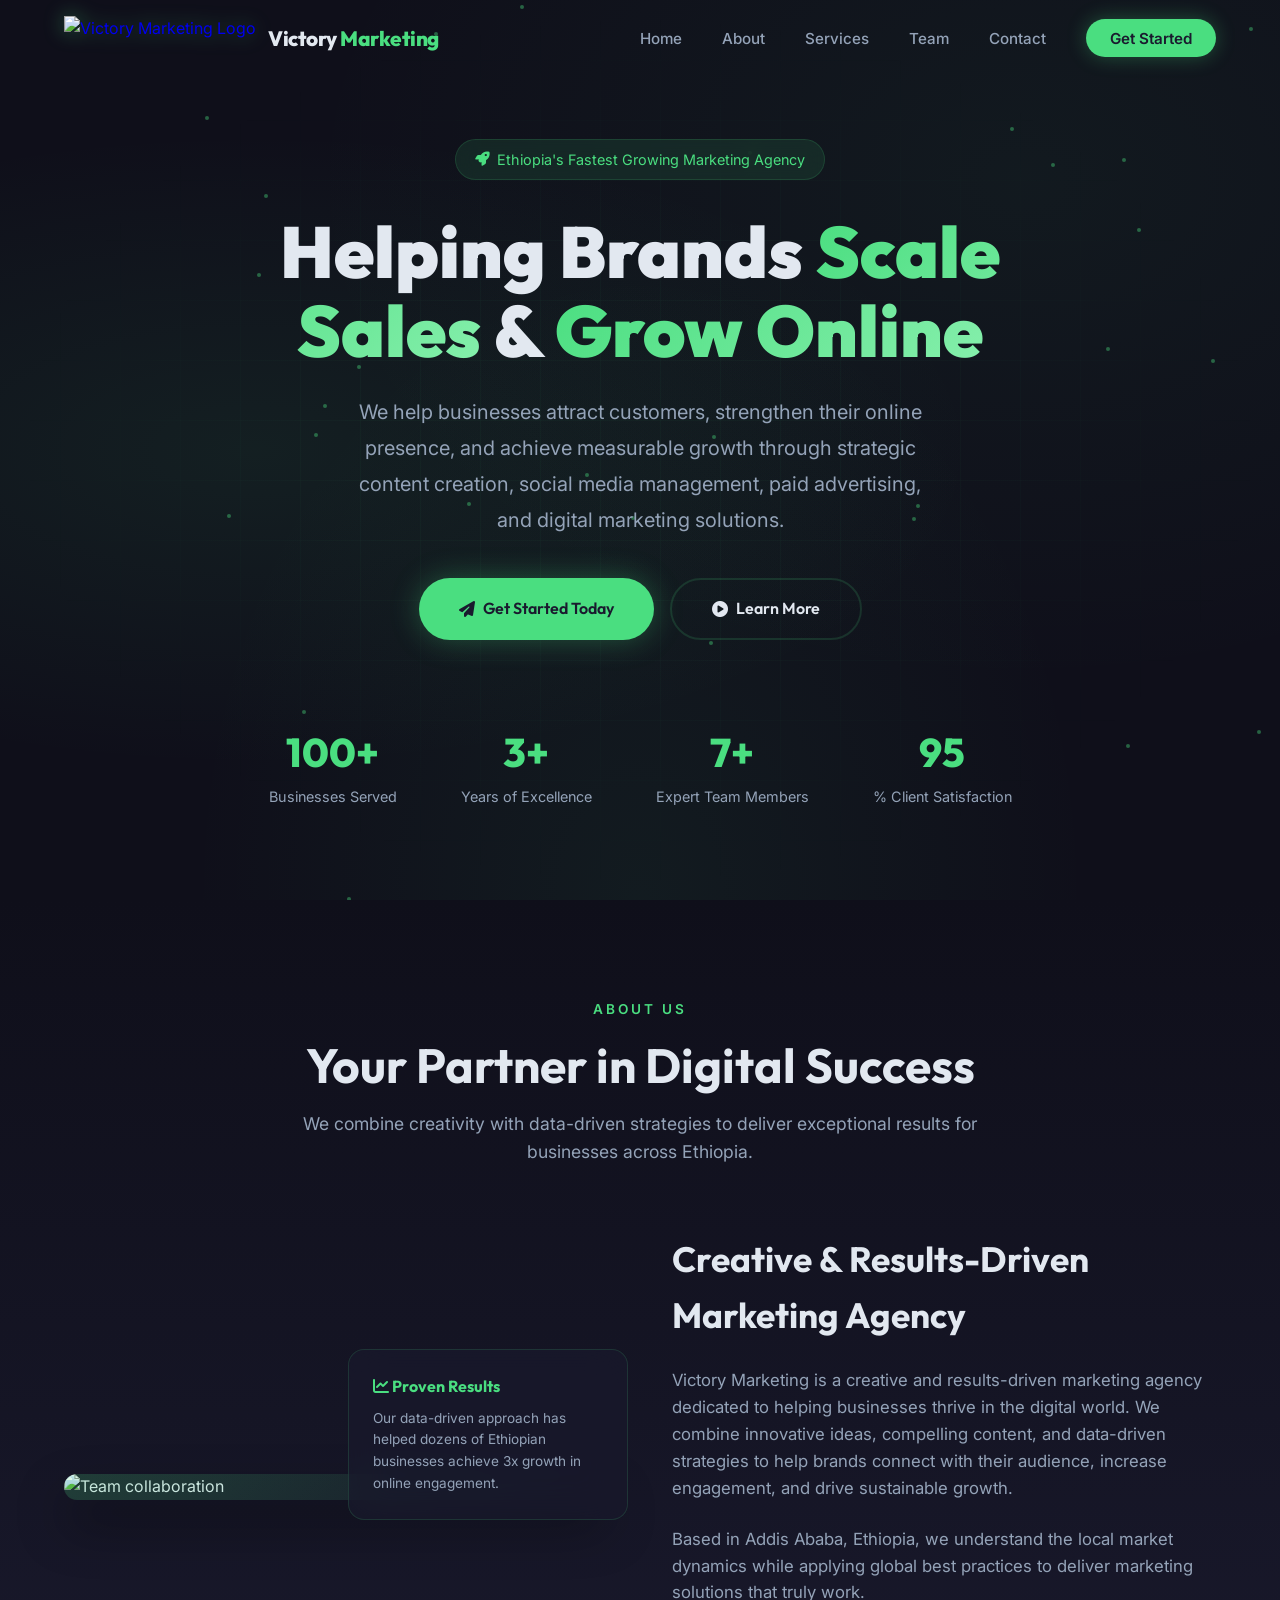
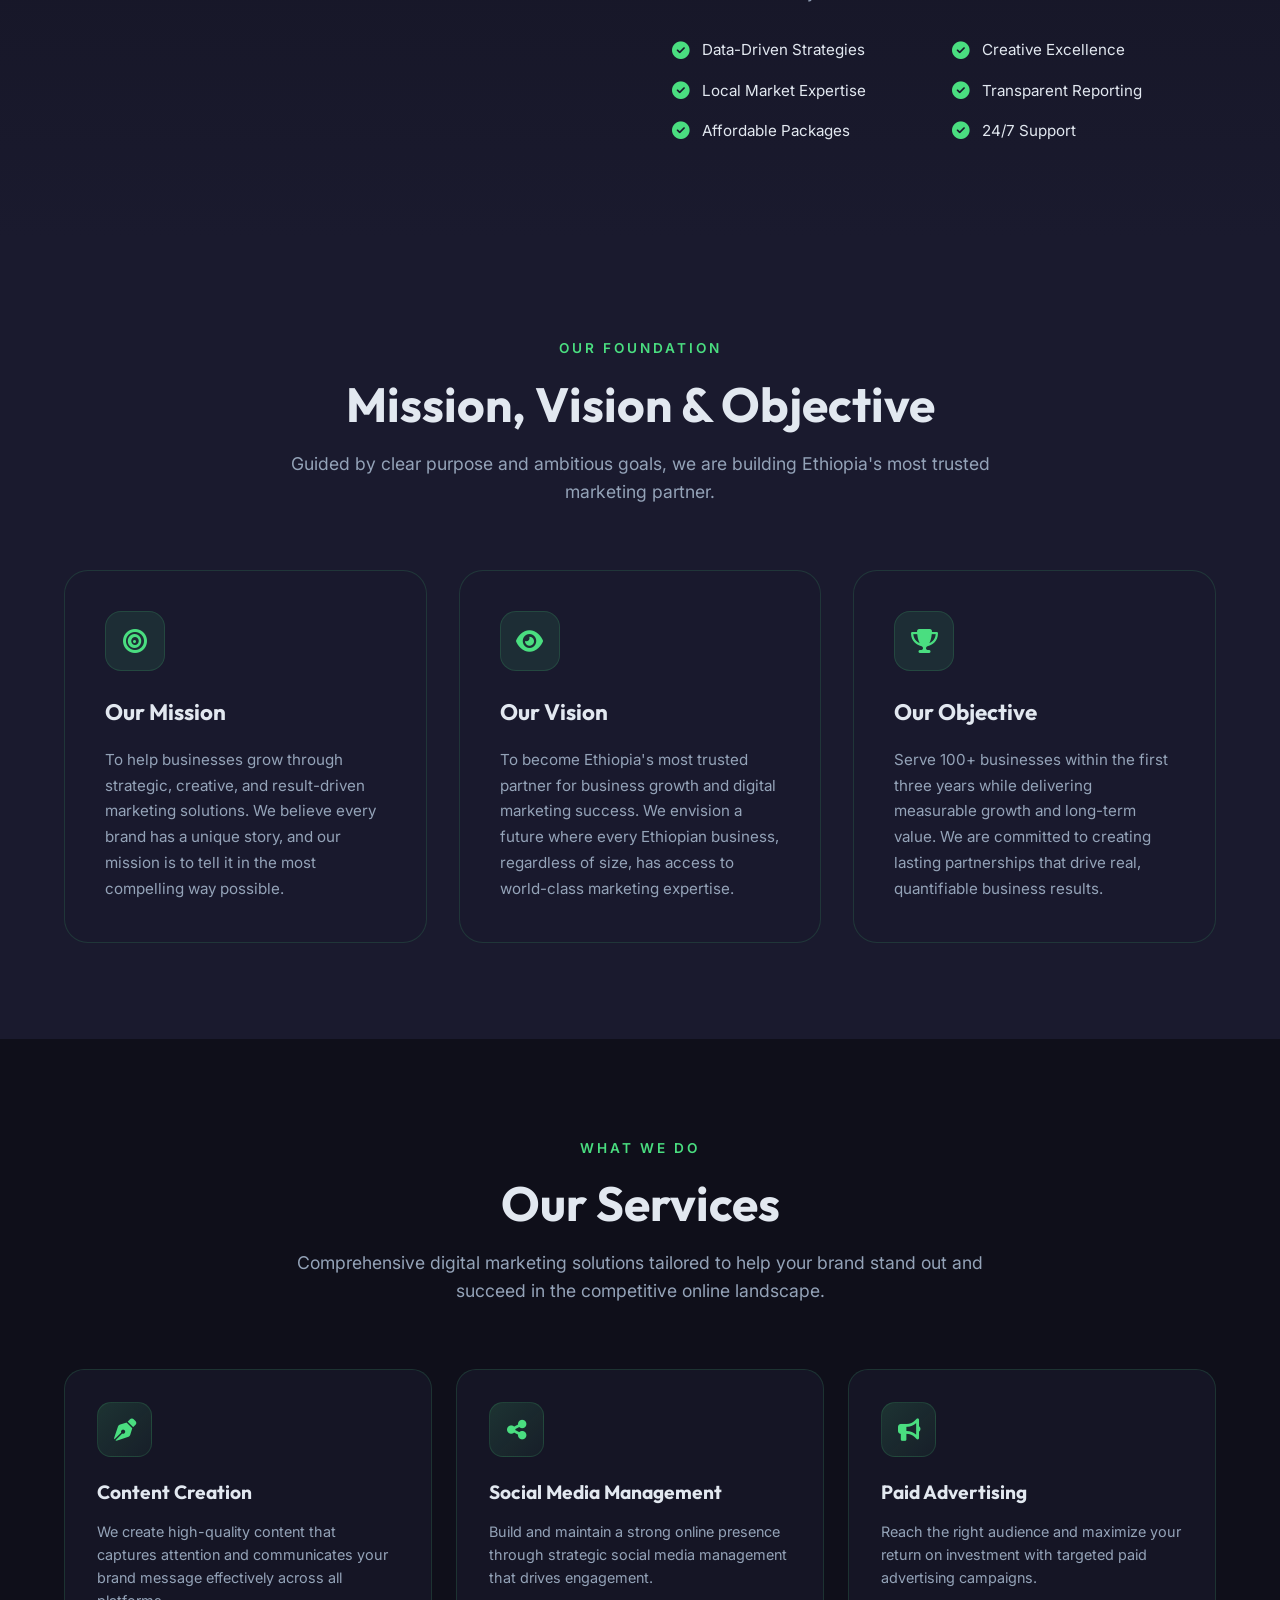
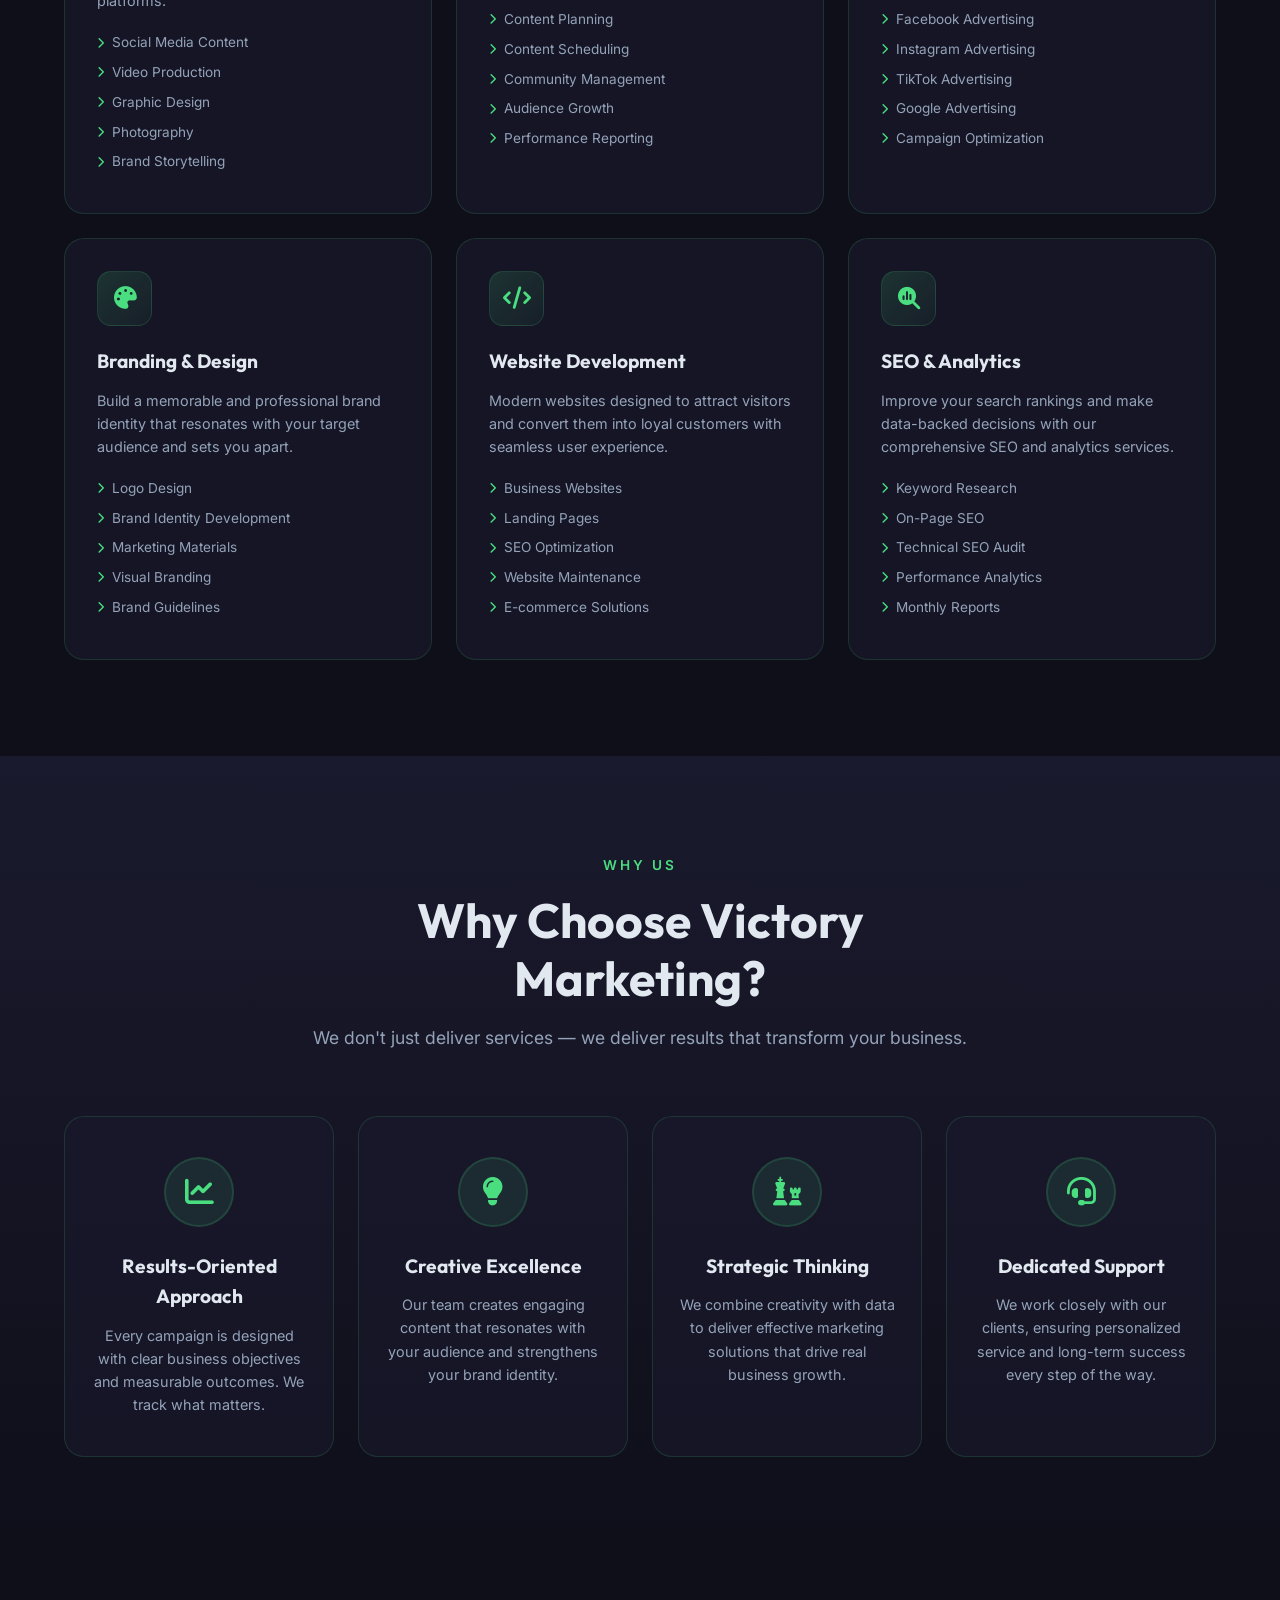
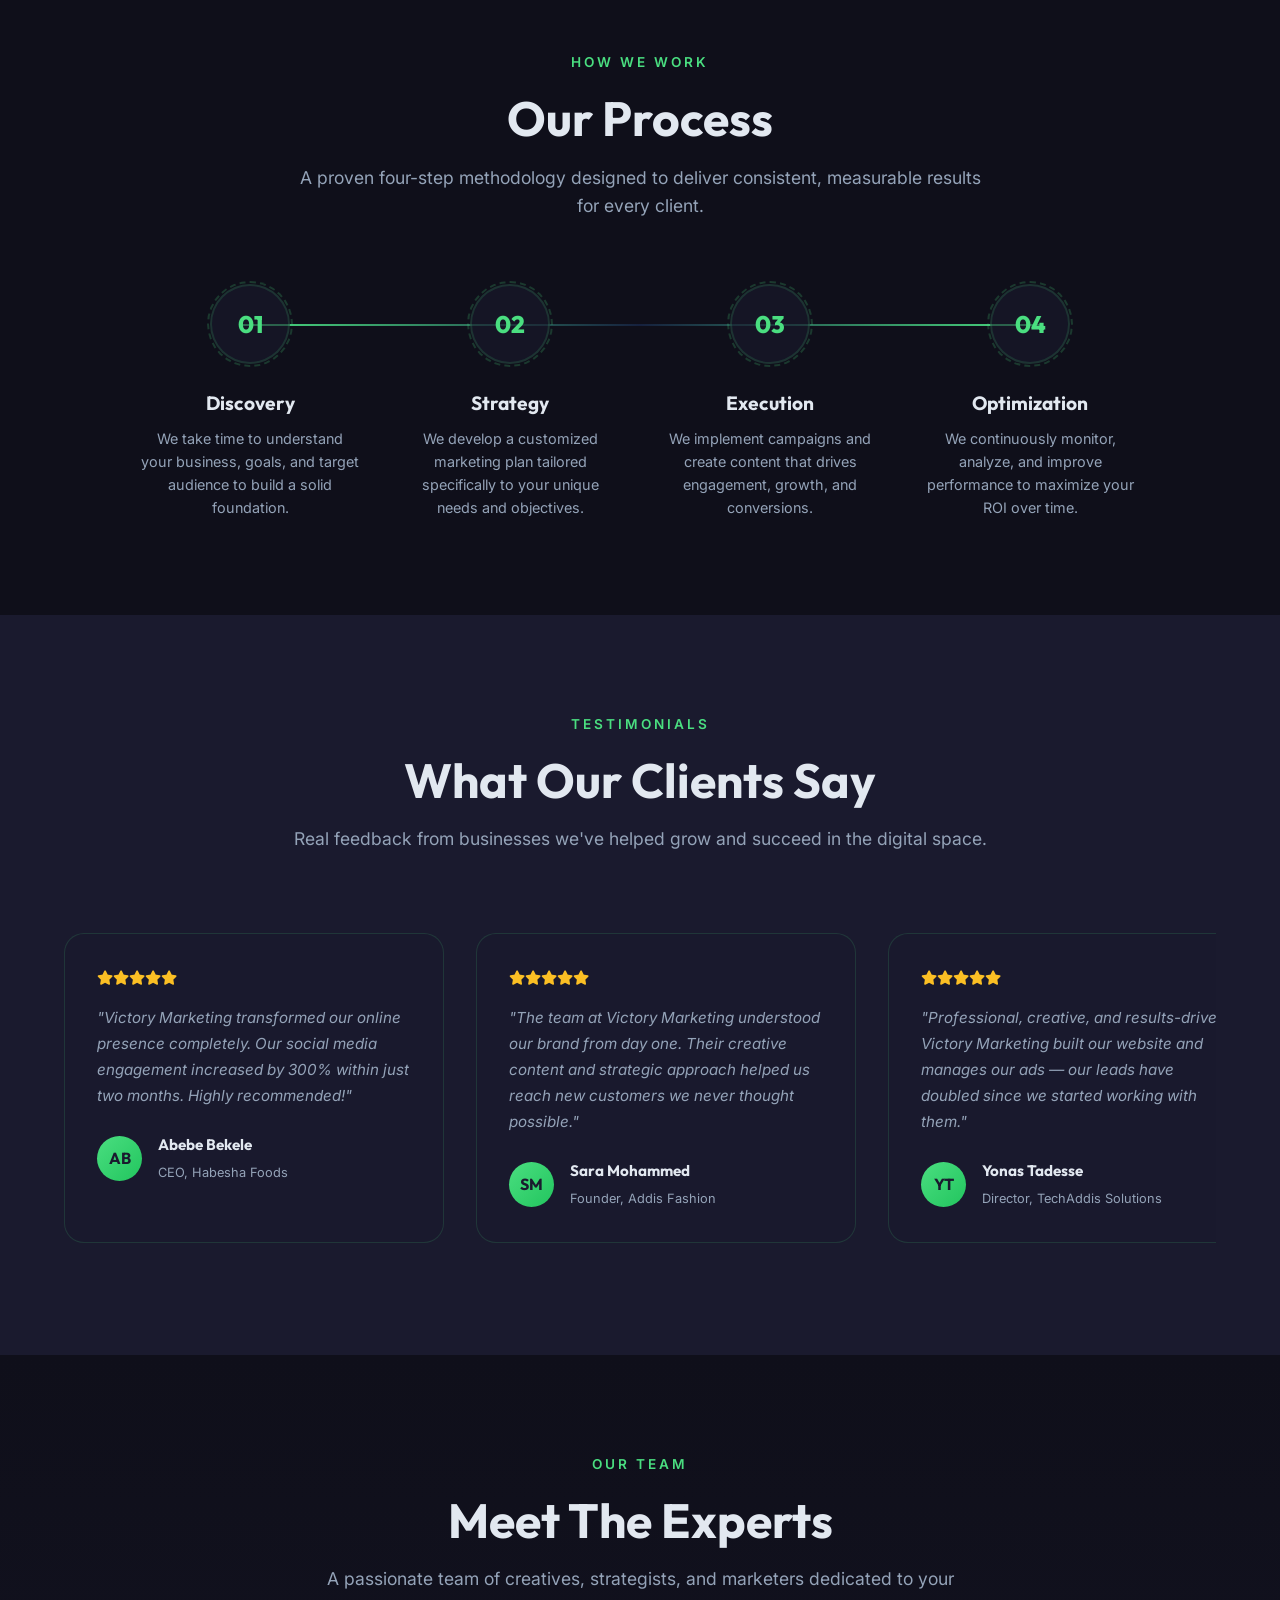
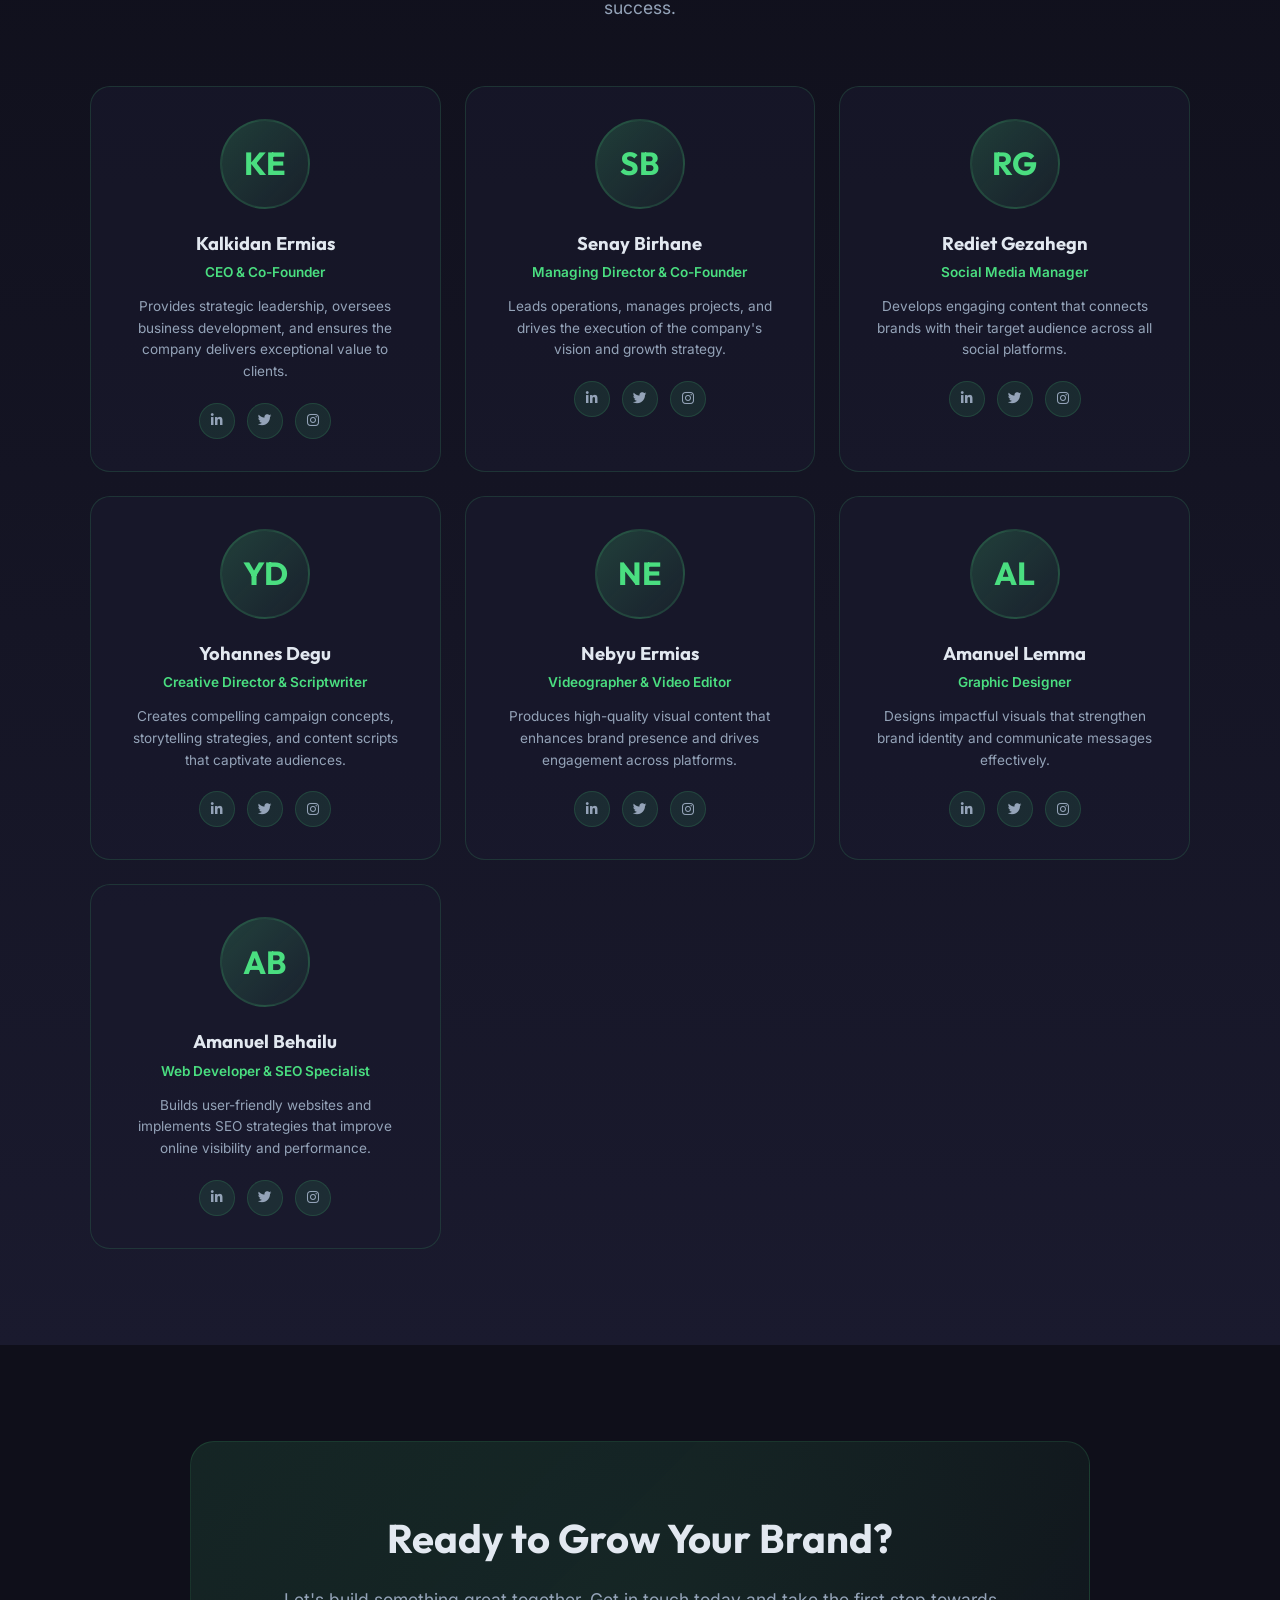
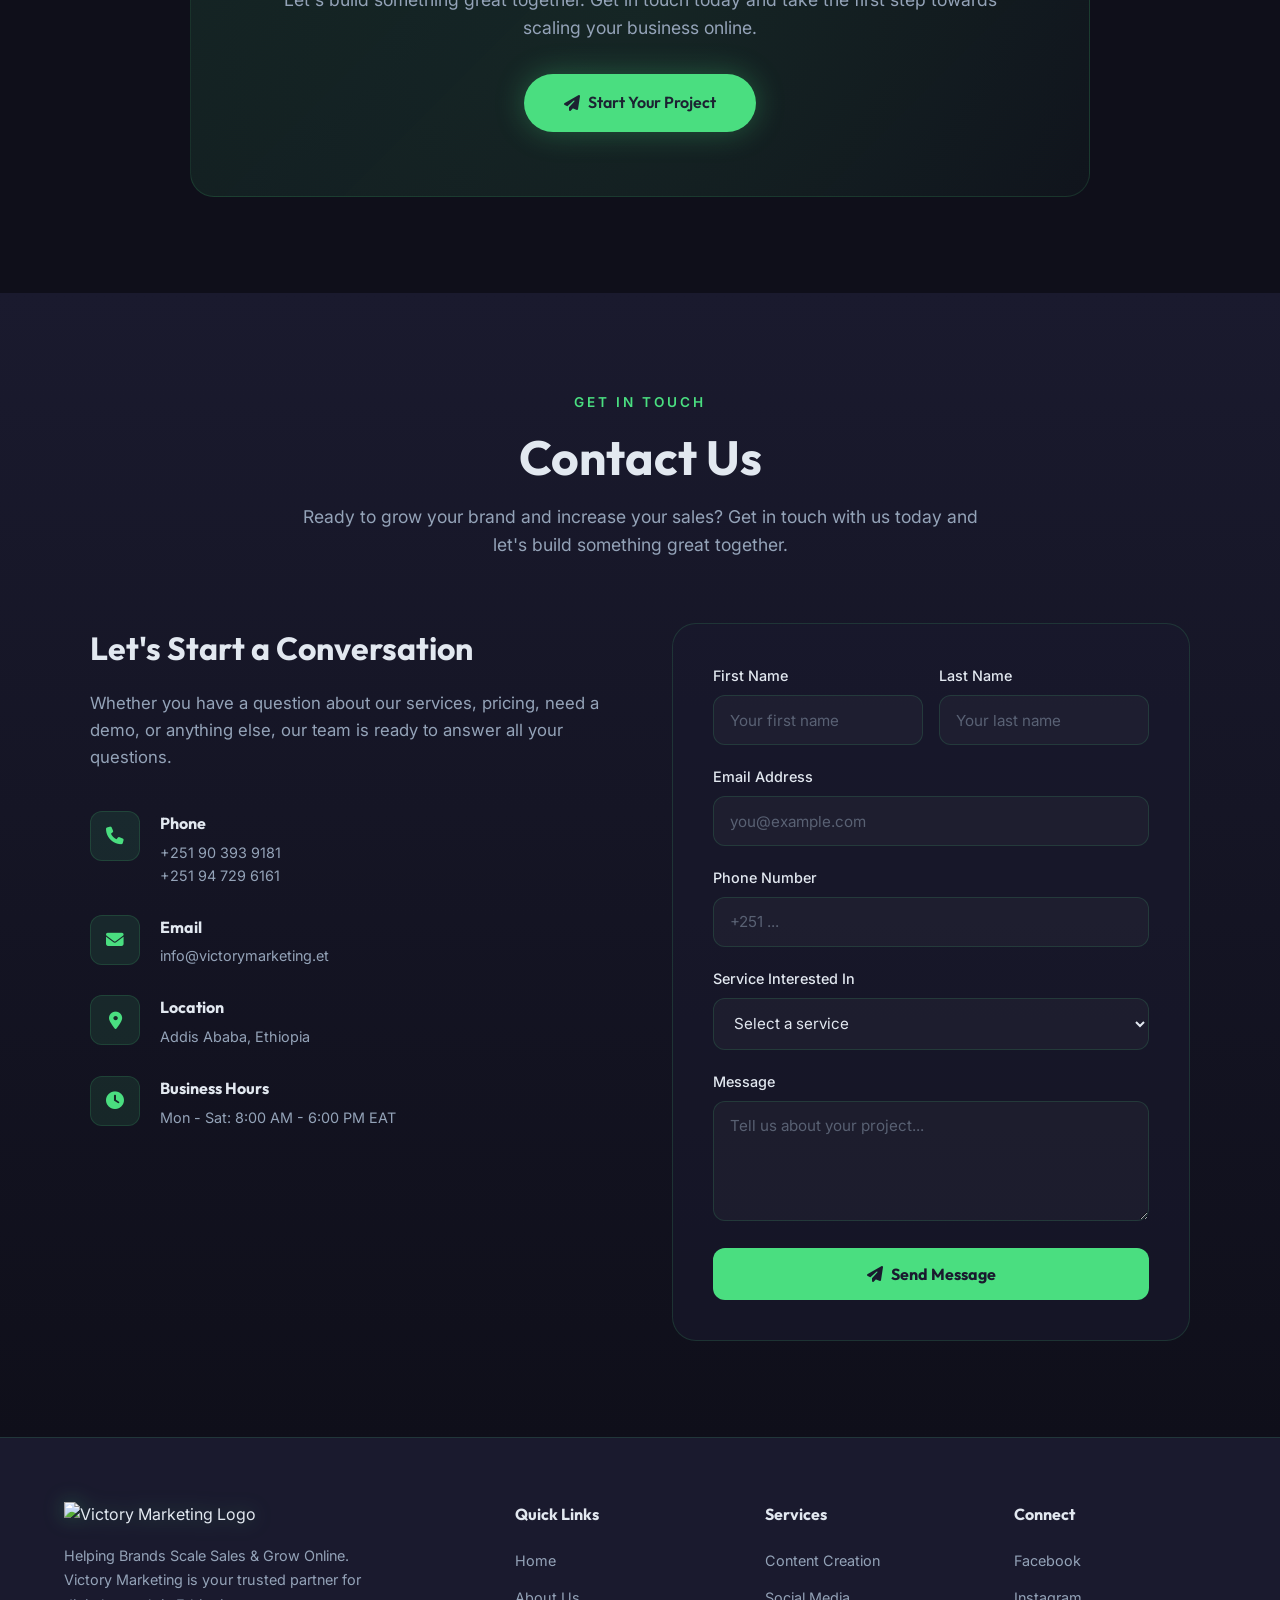
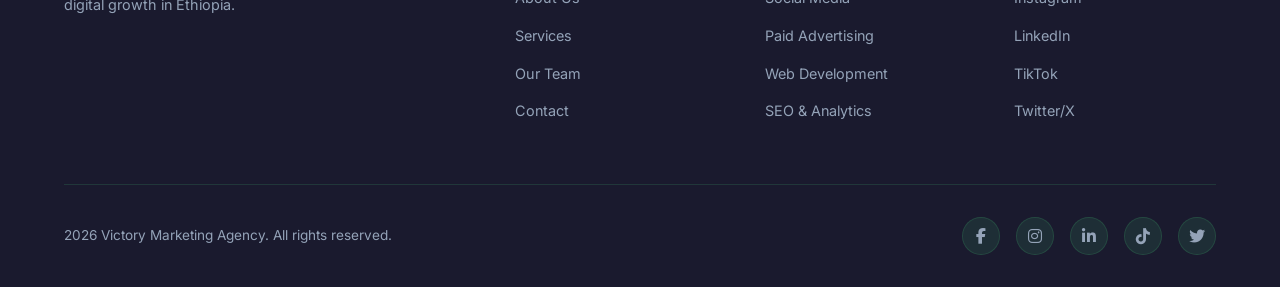
==== commit 9d26a55a: "fix(content): update contact phone numbers and WhatsApp number - Replace single phone number with tw" ====
--- a/victory_marketing.html
+++ b/victory_marketing.html
@@ -2029,7 +2029,7 @@
             <div class="contact-icon"><i class="fas fa-phone"></i></div>
             <div>
               <h4>Phone</h4>
-              <p>+251 (Phone Number)</p>
+              <p>+251 90 393 9181<br>+251 94 729 6161</p>
             </div>
           </div>
           <div class="contact-item">
